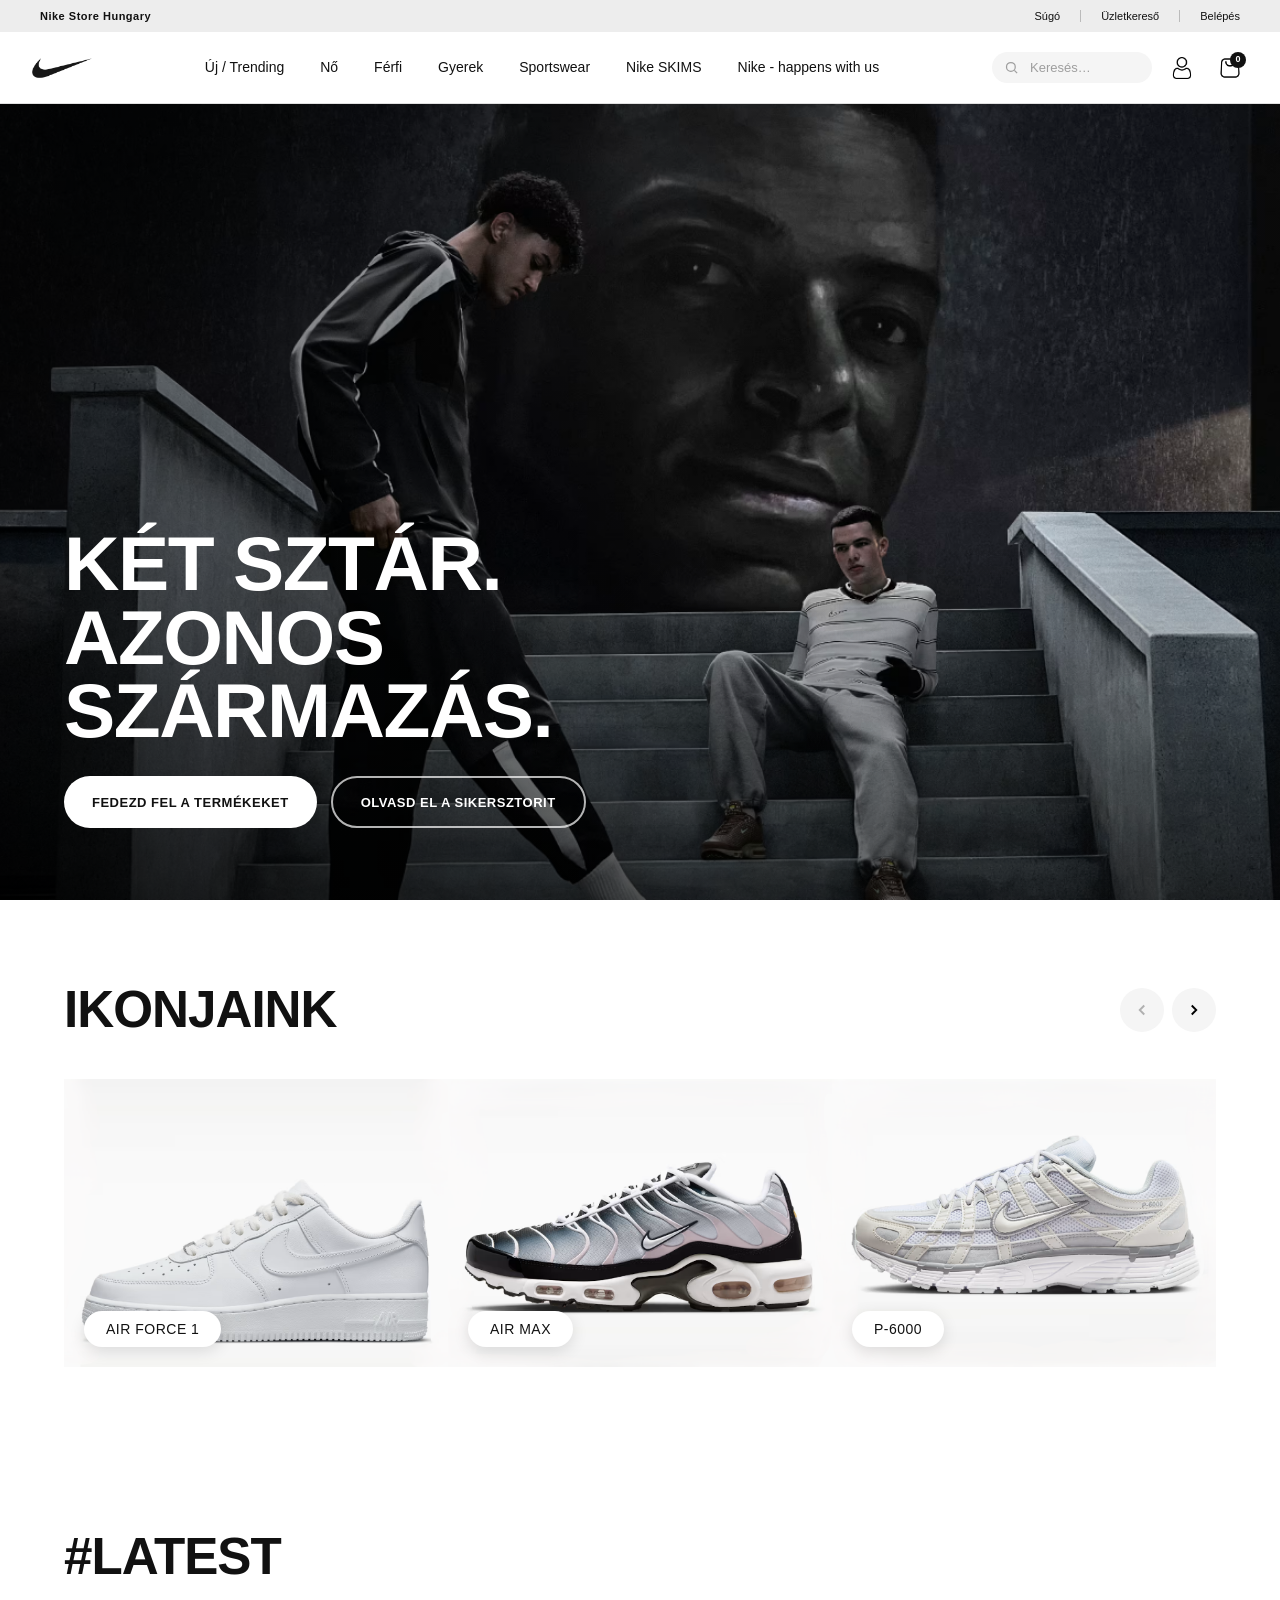
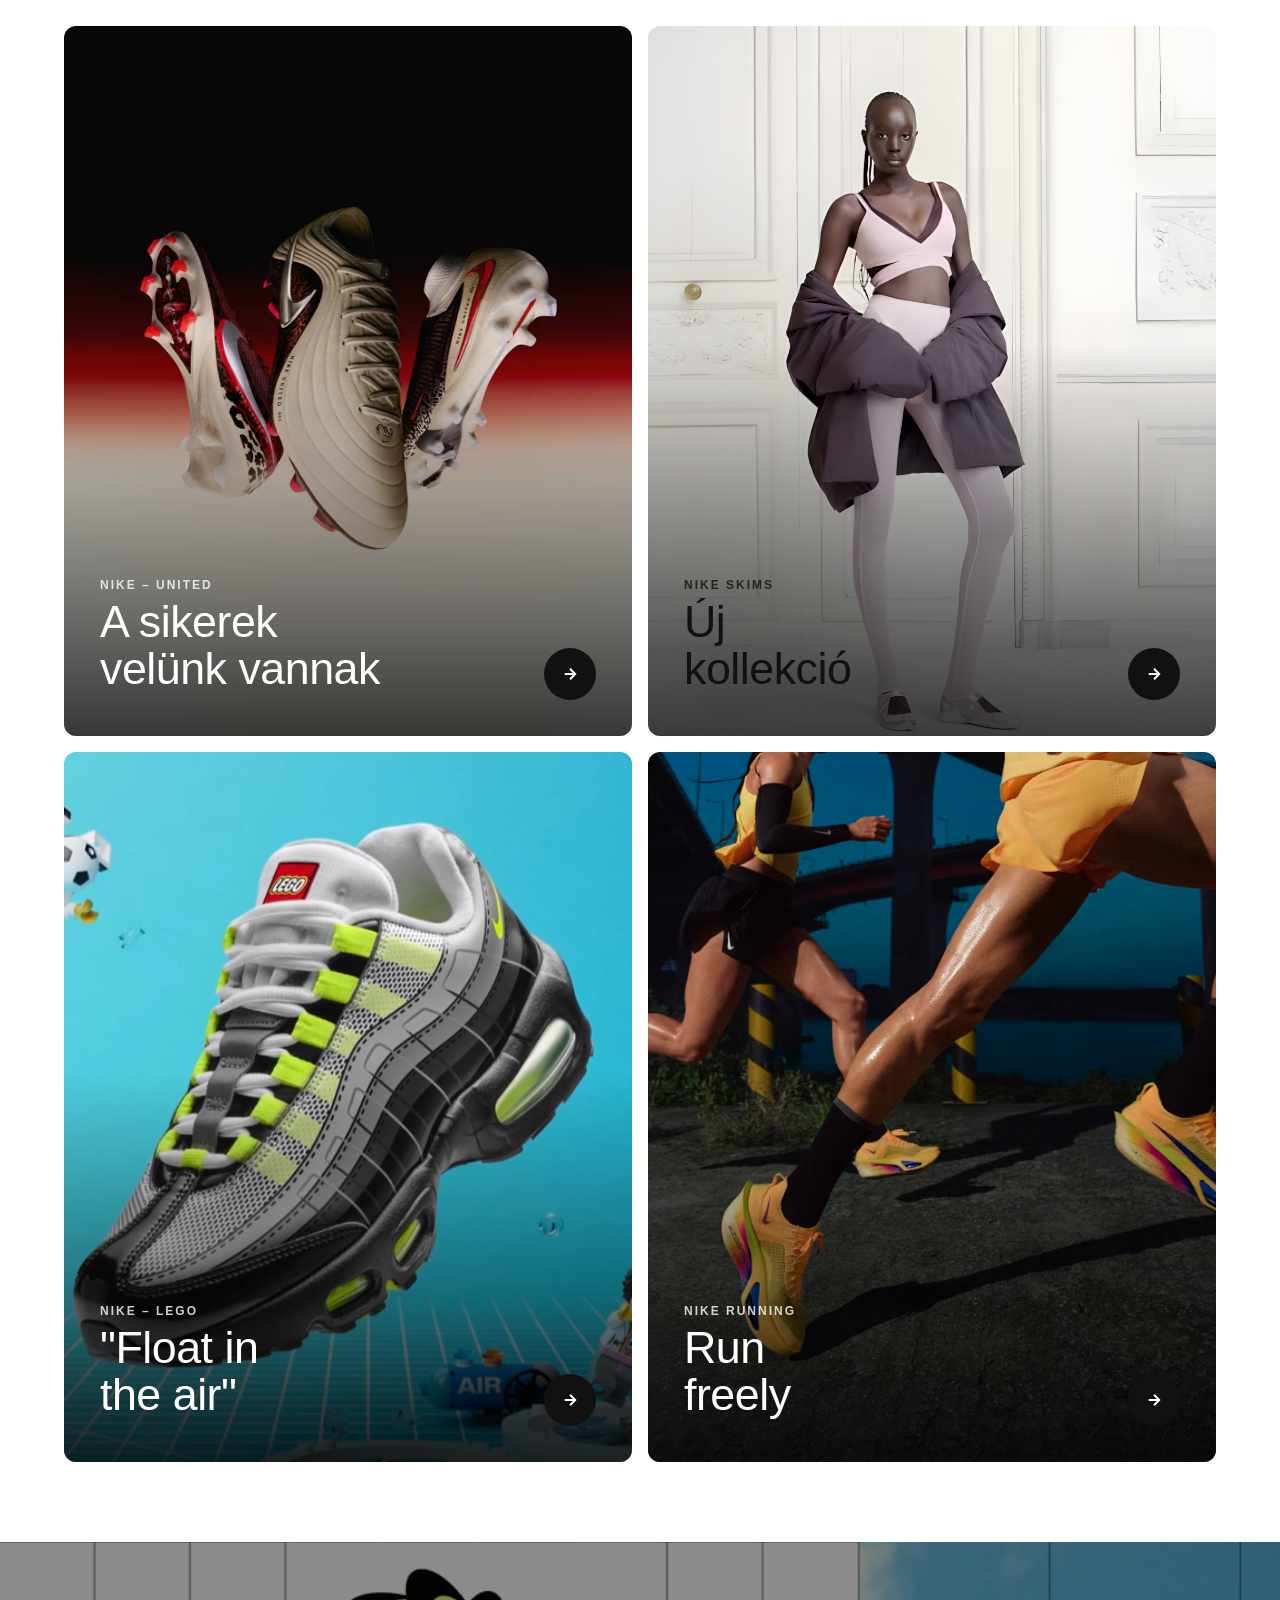
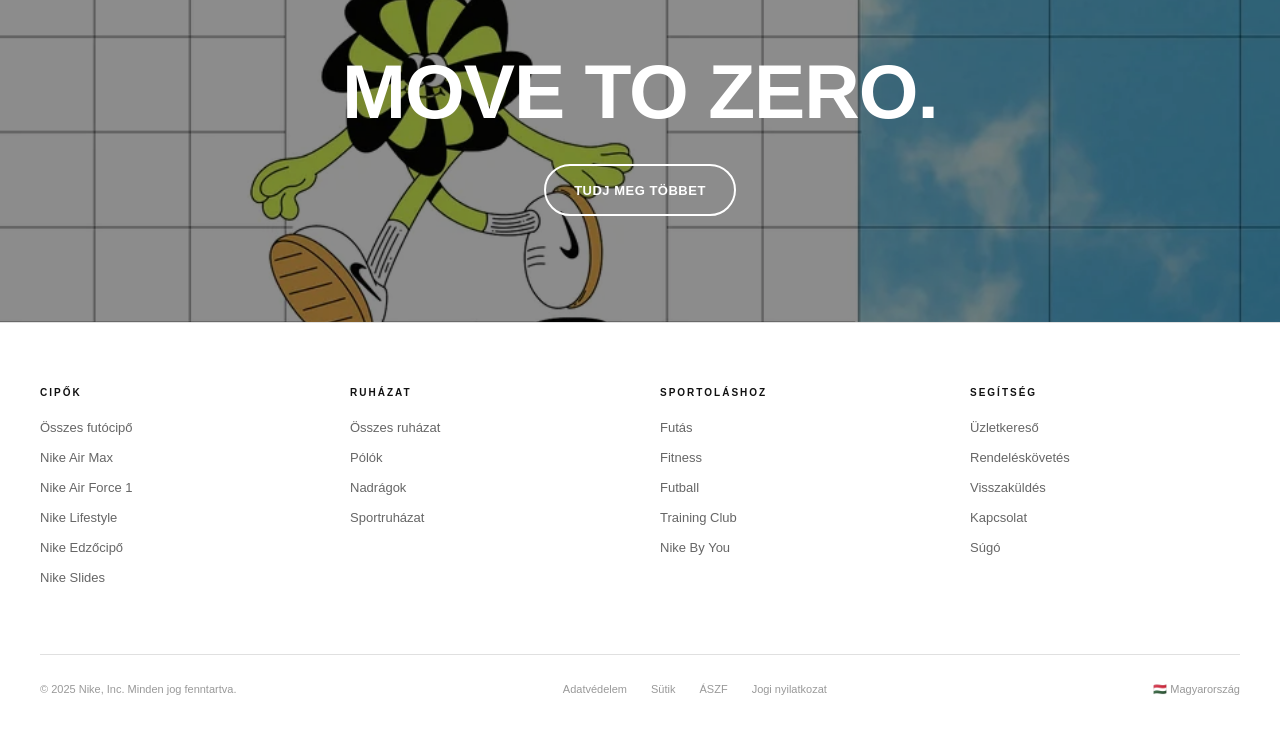
==== store.html @ 568561ba "version alpha v7.02 - allocation fixes" ====
<!DOCTYPE html>
<html lang="hu">
<head>
  <meta charset="UTF-8" />
  <meta name="viewport" content="width=device-width, initial-scale=1.0" />
  <title>Nike Store</title>
  <link rel="stylesheet" href="css/store.css" />
  <link rel="icon" href="resc/logowhite.png">
  <link href="https://unpkg.com/aos@2.3.1/dist/aos.css" rel="stylesheet">
</head>
<body>

  <!-- Felső fejléc -->
  <div class="topbar">
    <span class="topbar__brand">Nike Store Hungary</span>
    <nav class="topbar__links" aria-label="Segítség">
      <a href="/subpages/others/underconstruction.html">Súgó</a>
      <span class="topbar__sep" aria-hidden="true"></span>
      <a href="/subpages/others/underconstruction.html">Üzletkereső</a>
      <span class="topbar__sep" aria-hidden="true"></span>
      <a href="/subpages/others/underconstruction.html">Belépés</a>
    </nav>
  </div>

  <!-- Alsó fejléc -->
  <header class="navbar" id="navbar">
    <a class="navbar__logo" href="index.html" aria-label="Főoldal">
      <img src="resc/logoblack.png" alt="Nike" />
    </a>

    <nav class="navbar__menu" aria-label="Főmenü">
      <a href="/subpages/others/underconstruction.html">Új / Trending</a>
      <a href="/subpages/woman/women.html">Nő</a>
      <a href="/subpages/man/men.html">Férfi</a>
      <a href="/subpages/others/underconstruction.html">Gyerek</a>
      <a href="/subpages/others/underconstruction.html">Sportswear</a>
      <a href="/subpages/others/underconstruction.html">Nike SKIMS</a>
      <a href="/subpages/others/underconstruction.html">Nike - happens with us</a>
      
    </nav>

    <div class="navbar__actions">
      <div class="search-wrap">
        <input class="navbar__search" type="search" placeholder="Keresés…" aria-label="Keresés" />
        <svg class="search-icon" viewBox="0 0 24 24" fill="none" stroke="currentColor" stroke-width="2">
          <circle cx="11" cy="11" r="7"/><path d="m21 21-4.35-4.35"/>
        </svg>
      </div>
      <button class="icon-btn" aria-label="Profil">
        <img src="resc/userblack.png" alt="" aria-hidden="true" />
      </button>
      <button class="icon-btn cart-btn" aria-label="Kosár">
        <img src="resc/bagblack.png" alt="" aria-hidden="true" />
        <span class="cart-count">0</span>
      </button>
      <button class="hamburger" id="hamburger" aria-label="Menü megnyitása" aria-expanded="false">
        <span></span><span></span><span></span>
      </button>
    </div>
  </header>

  <!-- Hambi menü -->
  <div class="mobile-drawer" id="mobileDrawer" aria-hidden="true">
    <button class="drawer-close" id="drawerClose" aria-label="Bezárás">✕</button>
    <nav class="drawer-nav">
      <a href="/subpages/others/underconstruction.html">Új / Trending</a>
      <a href="/subpages/woman/women.html">Nő</a>
      <a href="/subpages/man/men.html">Férfi</a>
      <a href="/subpages/others/underconstruction.html">Gyerek</a>
      <a href="/subpages/others/underconstruction.html">Sportswear</a>
      <a href="/subpages/others/underconstruction.html">Nike SKIMS</a>
      <a href="/subpages/others/underconstruction.html">Nike - happens with us</a>
    </nav>
  </div>
  <div class="drawer-backdrop" id="drawerBackdrop"></div>

  <!-- Főkép és szöveg -->
  <section class="hero" aria-label="Kiemelt ajánlat">
    <div class="hero__bg">
      <img src="resc/mbp.png" alt="" aria-hidden="true" />
    </div>
    <div class="hero__overlay" aria-hidden="true"></div>
    <div class="hero__content">
      <h1 class="hero__title">Két sztár.<br>Azonos<br>Származás.</h1>
      <div class="hero__btns">
        <button class="btn btn--primary">Fedezd fel a termékeket</button>
        <button class="btn btn--outline , open-btn" id="sikersztori">Olvasd el a sikersztorit</button>
      </div>
      <div id="myModal" class="modal-overlay">
  <div class="modal-content">
    <span id="closeModalBtn" class="close-btn">&times;</span>
    
    <div class="modal-header">
      <h3>Nyílt levél Kylian Mbappétől<br></h3>
    </div>
    
    <div class="modal-body">
  <h4 style="text-transform: uppercase; margin-top: 25px;">Milyen érzés volt felnőni?</h4>
  <p class="minip">Bondy-ban felnőni azt jelentette, hogy a futball nem csak egy játék volt, hanem a levegő. A betonpálya nem hazudik: ha elestél, fájt. Ha hibáztál, elment a labda. De ott tanultuk meg a legfontosabbat: a tiszteletet és a kitartást. Ott nem a drága stoplis számított, hanem az, hogy hányszor tudsz felállni, miután a földre kerültél.
  <br>
  Focizni akkoriban azt jelentette, hogy minden egyes rúgással egy kicsit messzebb kerültünk a lakótelep szürkeségétől. A labda volt az útlevelünk egy olyan világba, ahol nem számított, honnan jöttél, csak az, hová tudod passzolni. Azokban a pillanatokban, amikor a betonon cseleztünk, mi voltunk a világ urai.</p>
  <h4 style="text-transform: uppercase; margin-top: 25px;">Az ikon és az ember.</h4>
  <p class="minip">A falon lévő hatalmas portré emlékeztet minket: senki sem születik ikonnak. Mindenki csak egy gyerek, aki leül a lépcsőre pihenni az edzés után. A különbség az, hogy mi történik azután, hogy felállsz arról a lépcsőről.
  <br>
  <p class="minip">Sose felejtsd el: az ikon, akit a falon látsz, ugyanarról a lépcsőről indult, ahol most te ülsz. A kérdés csak az: készen állsz elkezdeni a saját történetedet?</p>
  <div class="signature-container">
    <p class="slogan">JUST DO IT.</p>
    <img src="resc/signature.png" alt="Kylian Mbappé aláírása" class="signature-img">
    <p class="sub-name">Kylian Mbappé</p>
</div>
</div>
  </div>
</div>
      
    </div>
  </section>

  <!-- Ikonok -->
  <section class="section ikonjaink">
    <div class="container">
      <div class="section-header">
        <h2 class="section-title">Ikonjaink</h2>
        <div class="arrow-btns">
          <button class="arrow-btn" id="prevBtn" aria-label="Előző cipő">
            <svg viewBox="0 0 24 24" fill="none" stroke="currentColor" stroke-width="2.5">
              <path d="M15 18l-6-6 6-6"/>
            </svg>
          </button>
          <button class="arrow-btn" id="nextBtn" aria-label="Következő cipő">
            <svg viewBox="0 0 24 24" fill="none" stroke="currentColor" stroke-width="2.5">
              <path d="M9 18l6-6-6-6"/>
            </svg>
          </button>
        </div>
      </div>

      <div class="slider-wrap">
        <div class="slider-track" id="sliderTrack">
          <div class="shoe-card">
            <div class="shoe-card__img">
              <img src="resc/af1.png" alt="Air Force 1" loading="lazy" />
            </div>
            <span class="shoe-label">Air Force 1</span>
          </div>
          <div class="shoe-card">
            <div class="shoe-card__img">
              <img src="resc/am.png" alt="Air Max" loading="lazy" />
            </div>
            <span class="shoe-label">Air Max</span>
          </div>
          <div class="shoe-card">
            <div class="shoe-card__img">
              <img src="resc/p6000.png" alt="P-6000" loading="lazy" />
            </div>
            <span class="shoe-label">P-6000</span>
          </div>
          <div class="shoe-card">
            <div class="shoe-card__img">
              <img src="resc/am.png" alt="Air Max" loading="lazy" />
            </div>
            <span class="shoe-label">TESZT</span>
          </div>
          <div class="shoe-card">
            <div class="shoe-card__img">
              <img src="resc/am.png" alt="Air Max" loading="lazy" />
            </div>
            <span class="shoe-label">TESZT</span>
          </div>
          <div class="shoe-card">
            <div class="shoe-card__img">
              <img src="resc/am.png" alt="Air Max" loading="lazy" />
            </div>
            <span class="shoe-label">TESZT</span>
          </div>
        </div>
      </div>
    </div>
  </section>

  <!-- #LATEST -->
  <section class="section latest">
    <div class="container">
      <div class="section-header">
        <h2 class="section-title">#Latest</h2>
      </div>

      <div class="promo-grid">

        <article class="promo-card">
          <div class="promo-card__media">
            <img src="resc/united.png" alt="Nike – United" loading="lazy" />
          </div>
          <div class="promo-card__info">
            <span class="promo-card__sub">Nike – United</span>
            <p class="promo-card__title">A sikerek<br>velünk vannak</p>
          </div>
          <button class="promo-card__btn" aria-label="Nike United megtekintése">
            <svg viewBox="0 0 24 24" fill="none" stroke="currentColor" stroke-width="2.5">
              <path d="M5 12h14M12 5l7 7-7 7"/>
            </svg>
          </button>
        </article>

        <article class="promo-card">
          <div class="promo-card__media">
            <img src="resc/cover4.png" alt="Nike Skims" loading="lazy" />
          </div>
          <div class="promo-card__info promo-card__info--dark">
            <span class="promo-card__sub">Nike Skims</span>
            <p class="promo-card__title">Új<br>kollekció</p>
          </div>
          <button class="promo-card__btn promo-card__btn--dark" aria-label="Nike Skims megtekintése">
            <svg viewBox="0 0 24 24" fill="none" stroke="currentColor" stroke-width="2.5">
              <path d="M5 12h14M12 5l7 7-7 7"/>
            </svg>
          </button>
        </article>

        <article class="promo-card">
          <div class="promo-card__media">
            <img src="resc/cover3.png" alt="Nike – Lego" loading="lazy" />
          </div>
          <div class="promo-card__info">
            <span class="promo-card__sub">Nike – Lego</span>
            <p class="promo-card__title">"Float in<br>the air"</p>
          </div>
          <button class="promo-card__btn" aria-label="Nike Lego megtekintése">
            <svg viewBox="0 0 24 24" fill="none" stroke="currentColor" stroke-width="2.5">
              <path d="M5 12h14M12 5l7 7-7 7"/>
            </svg>
          </button>
        </article>

        <article class="promo-card">
          <div class="promo-card__media">
            <img src="resc/cover2.png" alt="Nike Running" loading="lazy" />
          </div>
          <div class="promo-card__info">
            <span class="promo-card__sub">Nike Running</span>
            <p class="promo-card__title">Run<br>freely</p>
          </div>
          <button class="promo-card__btn" aria-label="Nike Running megtekintése">
            <svg viewBox="0 0 24 24" fill="none" stroke="currentColor" stroke-width="2.5">
              <path d="M5 12h14M12 5l7 7-7 7"/>
            </svg>
          </button>
        </article>

      </div>
    </div>
  </section>

  <!-- Alsóléc, nike green -->
  <div class="banner">
    <img src="resc/banner.png" alt="Nike banner" loading="lazy" />
    <div class="banner__overlay">
      <p class="banner__text">Move to Zero.</p>
      <button class="btn btn--outline-dark">Tudj meg többet</button>
    </div>
  </div>

  <!-- Lábléc -->
  <footer class="footer">
    <div class="footer-grid">
      <div class="footer-col">
        <h4>Cipők</h4>
        <ul>
          <li><a href="/subpages/others/underconstruction.html">Összes futócipő</a></li>
          <li><a href="/subpages/others/underconstruction.html">Nike Air Max</a></li>
          <li><a href="/subpages/others/underconstruction.html">Nike Air Force 1</a></li>
          <li><a href="/subpages/others/underconstruction.html">Nike Lifestyle</a></li>
          <li><a href="/subpages/others/underconstruction.html">Nike Edzőcipő</a></li>
          <li><a href="/subpages/others/underconstruction.html">Nike Slides</a></li>
        </ul>
      </div>
      <div class="footer-col">
        <h4>Ruházat</h4>
        <ul>
          <li><a href="/subpages/others/underconstruction.html">Összes ruházat</a></li>
          <li><a href="/subpages/others/underconstruction.html">Pólók</a></li>
          <li><a href="/subpages/others/underconstruction.html">Nadrágok</a></li>
          <li><a href="/subpages/others/underconstruction.html">Sportruházat</a></li>
        </ul>
      </div>
      <div class="footer-col">
        <h4>Sportoláshoz</h4>
        <ul>
          <li><a href="/subpages/others/underconstruction.html">Futás</a></li>
          <li><a href="/subpages/others/underconstruction.html">Fitness</a></li>
          <li><a href="/subpages/others/underconstruction.html">Futball</a></li>
          <li><a href="/subpages/others/underconstruction.html">Training Club</a></li>
          <li><a href="/subpages/others/underconstruction.html">Nike By You</a></li>
        </ul>
      </div>
      <div class="footer-col">
        <h4>Segítség</h4>
        <ul>
          <li><a href="/subpages/others/underconstruction.html">Üzletkereső</a></li>
          <li><a href="/subpages/others/underconstruction.html">Rendeléskövetés</a></li>
          <li><a href="/subpages/others/underconstruction.html">Visszaküldés</a></li>
          <li><a href="/subpages/others/underconstruction.html">Kapcsolat</a></li>
          <li><a href="/subpages/others/underconstruction.html">Súgó</a></li>
        </ul>
      </div>
    </div>

    <div class="footer-bottom">
      <span>© 2025 Nike, Inc. Minden jog fenntartva.</span>
      <div class="footer-legal">
        <a href="/subpages/others/underconstruction.html">Adatvédelem</a>
        <a href="/subpages/others/underconstruction.html">Sütik</a>
        <a href="/subpages/others/underconstruction.html">ÁSZF</a>
        <a href="/subpages/others/underconstruction.html">Jogi nyilatkozat</a>
      </div>
      <span class="footer-region">🇭🇺 Magyarország</span>
    </div>
  </footer>

  <script src="js/store.js"></script>
  <script src="https://unpkg.com/aos@2.3.1/dist/aos.js"></script>
</body>
</html>
---- css/store.css ----
*, *::before, *::after { box-sizing: border-box; margin: 0; padding: 0; }

:root {
  --black:       #111111;
  --white:       #ffffff;
  --grey-bg:     #f5f5f5;
  --grey-mid:    #ededed;
  --grey-text:   #9e9e9e;
  --grey-border: #e0e0e0;
  --font:        'Helvetica Neue', Helvetica, sans-serif;
  --topbar-h:    32px;
  --nav-h:       72px;
}

@font-face {
  font-family: 'Helvetica Neue';
  src: url('fonts/HelveticaNeueLight.otf') format('opentype');
  font-weight: 300;
}
@font-face {
  font-family: 'Helvetica Neue';
  src: url('fonts/HelveticaNeueBlack.otf') format('opentype');
  font-weight: 700;
}

html { scroll-behavior: smooth; }

body {
  font-family: var(--font);
  color: var(--black);
  background: var(--white);
  overflow-x: hidden;
}

img { display: block; max-width: 100%; }
a   { text-decoration: none; color: inherit; }
ul  { list-style: none; }
button { font-family: var(--font); cursor: pointer; border: none; background: none; }

.container {
  max-width: 1600px;
  margin: 0 auto;
  padding: 0 64px;
}
@media (max-width: 1100px) { .container { padding: 0 32px; } }
@media (max-width: 600px)  { .container { padding: 0 20px; } }

.topbar {
  height: var(--topbar-h);
  background: var(--grey-mid);
  display: flex;
  align-items: center;
  justify-content: space-between;
  padding: 0 40px;
  font-size: 11px;
}

.topbar__brand { font-weight: 700; letter-spacing: .5px; }

.topbar__links {
  display: flex;
  align-items: center;
  gap: 20px;
}
.topbar__links a { font-weight: 300; transition: opacity .2s; }
.topbar__links a:hover { opacity: .6; }
.topbar__sep { width: 1px; height: 12px; background: #bbb; }

.navbar {
  height: var(--nav-h);
  background: var(--white);
  display: flex;
  align-items: center;
  justify-content: space-between;
  padding: 0 32px;
  position: sticky;
  top: 0;
  z-index: 100;
  border-bottom: 1px solid var(--grey-border);
  transition: box-shadow .3s;
}

.navbar.scrolled {
  box-shadow: 0 2px 20px rgba(0,0,0,.08);
}

.navbar__logo img {
  width: 60px; height: 60px;
  object-fit: contain;
}

.navbar__menu {
  display: flex;
  gap: 36px;
  font-size: 14px;
  font-weight: 500;
}

.navbar__menu a {
  position: relative;
  padding-bottom: 2px;
}
.navbar__menu a::after {
  content: '';
  position: absolute;
  bottom: -2px; left: 0;
  width: 0; height: 2px;
  background: var(--black);
  transition: width .25s;
}
.navbar__menu a:hover::after { width: 100%; }

.navbar__actions {
  display: flex;
  align-items: center;
  gap: 12px;
}

.search-wrap {
  position: relative;
  display: flex;
  align-items: center;
}

.navbar__search {
  appearance: none;
  background: var(--grey-bg);
  border: none;
  border-radius: 100px;
  padding: 8px 16px 8px 38px;
  font-family: var(--font);
  font-size: 13px;
  color: var(--grey-text);
  width: 160px;
  transition: width .35s, background .2s, color .2s;
}
.navbar__search:focus {
  outline: none;
  width: 220px;
  color: var(--black);
  background: #ececec;
}
.navbar__search::placeholder { color: var(--grey-text); }

.search-icon {
  position: absolute;
  left: 12px;
  width: 15px; height: 15px;
  color: var(--grey-text);
  pointer-events: none;
}

.icon-btn {
  width: 36px; height: 36px;
  display: flex; align-items: center; justify-content: center;
  border-radius: 50%;
  transition: background .2s;
  position: relative;
}
.icon-btn:hover { background: var(--grey-bg); }
.icon-btn img { width: 22px; height: 22px; object-fit: contain; }

.cart-count {
  position: absolute;
  top: 2px; right: 2px;
  width: 16px; height: 16px;
  background: var(--black);
  color: var(--white);
  font-size: 9px;
  font-weight: 700;
  border-radius: 50%;
  display: flex; align-items: center; justify-content: center;
  line-height: 1;
}

.hamburger {
  display: none;
  flex-direction: column;
  gap: 5px;
  padding: 4px;
  background: none;
  border: none;
}
.hamburger span {
  display: block;
  width: 22px; height: 2px;
  background: var(--black);
  border-radius: 2px;
  transition: .3s;
}
.hamburger[aria-expanded="true"] span:nth-child(1) { transform: rotate(45deg) translate(5px, 5px); }
.hamburger[aria-expanded="true"] span:nth-child(2) { opacity: 0; }
.hamburger[aria-expanded="true"] span:nth-child(3) { transform: rotate(-45deg) translate(5px, -5px); }

@media (max-width: 960px) {
  .navbar__menu, .search-wrap { display: none; }
  .hamburger { display: flex; }
}

.mobile-drawer {
  position: fixed;
  top: 0; left: 0;
  width: 80vw; max-width: 320px;
  height: 100%;
  background: var(--white);
  z-index: 300;
  padding: 80px 32px 40px;
  transform: translateX(-100%);
  transition: transform .4s cubic-bezier(.4,0,.2,1);
}
.mobile-drawer.open { transform: translateX(0); }

.drawer-close {
  position: absolute;
  top: 24px; right: 24px;
  font-size: 20px;
  color: var(--black);
}

.drawer-nav {
  display: flex;
  flex-direction: column;
  gap: 28px;
}
.drawer-nav a {
  font-size: 22px;
  font-weight: 700;
  text-transform: uppercase;
  letter-spacing: -.5px;
  transition: opacity .2s;
}
.drawer-nav a:hover { opacity: .5; }

.drawer-backdrop {
  position: fixed;
  inset: 0;
  background: rgba(0,0,0,.5);
  z-index: 200;
  opacity: 0;
  pointer-events: none;
  transition: opacity .4s;
}
.drawer-backdrop.visible { opacity: 1; pointer-events: all; }

.btn {
  display: inline-flex;
  align-items: center;
  justify-content: center;
  padding: 0 28px;
  height: 52px;
  border-radius: 100px;
  font-family: var(--font);
  font-size: 13px;
  font-weight: 700;
  letter-spacing: .5px;
  text-transform: uppercase;
  cursor: pointer;
  border: none;
  transition: transform .15s, opacity .15s;
  white-space: nowrap;
}
.btn:hover { transform: scale(1.02); opacity: .9; }

.btn--primary { background: var(--white); color: var(--black); }
.btn--outline  {
  background: transparent;
  color: var(--white);
  border: 2px solid rgba(255,255,255,.7);
}
.btn--outline:hover { border-color: var(--white); }

.btn--outline-dark {
  background: transparent;
  color: var(--white);
  border: 2px solid var(--white);
}

.hero {
  position: relative;
  height: calc(100vh - var(--nav-h) - var(--topbar-h));
  min-height: 520px;
  overflow: hidden;
}

.hero__bg {
  position: absolute; inset: 0;
}
.hero__bg img {
  width: 100%; height: 100%;
  object-fit: cover;
}

.hero__overlay {
  position: absolute; inset: 0;
  background:
    linear-gradient(to right, rgba(0,0,0,.65) 0%, rgba(0,0,0,.05) 70%),
    linear-gradient(to top,   rgba(0,0,0,.6)  0%, rgba(0,0,0,.0)  45%);
}

.hero__content {
  position: relative;
  z-index: 2;
  height: 100%;
  display: flex;
  flex-direction: column;
  justify-content: flex-end;
  padding: 72px 64px;
  gap: 28px;
}

.hero__kicker {
  font-size: 11px;
  font-weight: 600;
  letter-spacing: 3px;
  text-transform: uppercase;
  color: rgba(255,255,255,.65);
  padding-left: 14px;
  border-left: 2px solid rgba(255,255,255,.4);
}

.hero__title {
  font-size: clamp(3rem, 6vw, 5.5rem);
  font-weight: 900;
  color: var(--white);
  line-height: .96;
  text-transform: uppercase;
  letter-spacing: -1.5px;
  max-width: 700px;
}

.hero__btns { display: flex; gap: 14px; flex-wrap: wrap; }

.hero__scroll {
  position: absolute;
  bottom: 32px; left: 50%;
  transform: translateX(-50%);
  z-index: 3;
}
.hero__scroll-line {
  width: 1px; height: 50px;
  background: rgba(255,255,255,.25);
  position: relative; overflow: hidden;
  margin: 0 auto;
}
.hero__scroll-line::after {
  content: '';
  position: absolute;
  top: -100%; left: 0;
  width: 100%; height: 100%;
  background: var(--white);
  animation: dropLine 1.6s ease-in-out infinite;
}
@keyframes dropLine {
  0%   { top: -100%; }
  60%  { top: 100%; }
  100% { top: 100%; }
}

@media (max-width: 600px) {
  .hero__content { padding: 48px 24px; }
  .hero__btns    { flex-direction: column; }
  .btn           { width: 100%; justify-content: center; }
}

.section { padding: 80px 0; }

.section-header {
  display: flex;
  align-items: center;
  justify-content: space-between;
  margin-bottom: 40px;
}

.section-title {
  font-size: clamp(2rem, 4vw, 3.5rem);
  font-weight: 900;
  text-transform: uppercase;
  letter-spacing: -1px;
}

.arrow-btns { display: flex; gap: 8px; }

.arrow-btn {
  width: 44px; height: 44px;
  border-radius: 50%;
  background: var(--grey-bg);
  display: flex; align-items: center; justify-content: center;
  transition: background .2s, transform .15s;
}
.arrow-btn:hover { background: var(--grey-border); transform: scale(1.05); }
.arrow-btn svg { width: 18px; height: 18px; }

.slider-wrap { overflow: hidden; }

.slider-track {
  display: flex;
  transition: transform .5s cubic-bezier(.4,0,.2,1);
}

.shoe-card {
  flex: 0 0 33.333%;
  position: relative;
  overflow: hidden;
  background: var(--grey-bg);
}

.shoe-card__img {
  aspect-ratio: 4/3;
  overflow: hidden;
}
.shoe-card__img img {
  width: 100%; height: 100%;
  object-fit: cover;
  transition: transform .5s cubic-bezier(.4,0,.2,1);
}
.shoe-card:hover .shoe-card__img img { transform: scale(1.05); }

.shoe-label {
  position: absolute;
  bottom: 20px; left: 20px;
  background: var(--white);
  border-radius: 100px;
  padding: 10px 22px;
  font-size: 14px;
  font-weight: 500;
  text-transform: uppercase;
  letter-spacing: .5px;
  box-shadow: 0 4px 16px rgba(0,0,0,.12);
}

@media (max-width: 900px) { .shoe-card { flex: 0 0 80%; } }
@media (max-width: 600px) { .shoe-card { flex: 0 0 100%; } }

.promo-grid {
  display: grid;
  grid-template-columns: 1fr 1fr;
  gap: 16px;
}
@media (max-width: 768px) { .promo-grid { grid-template-columns: 1fr; } }

.promo-card {
  position: relative;
  aspect-ratio: 4/5;
  border-radius: 12px;
  overflow: hidden;
  cursor: pointer;
}

.promo-card__media {
  position: absolute; inset: 0;
}
.promo-card__media img {
  width: 100%; height: 100%;
  object-fit: cover;
  transition: transform .6s cubic-bezier(.4,0,.2,1);
}
.promo-card:hover .promo-card__media img { transform: scale(1.05); }

.promo-card::before {
  content: '';
  position: absolute;
  bottom: 0; left: 0; right: 0;
  height: 55%;
  background: linear-gradient(to top, rgba(0,0,0,.75), transparent);
  z-index: 1;
}

.promo-card__info {
  position: absolute;
  bottom: 44px; left: 36px;
  z-index: 2;
  color: var(--white);
}
.promo-card__info--dark { color: var(--black); }

.promo-card__sub {
  display: block;
  font-size: 12px;
  font-weight: 700;
  text-transform: uppercase;
  letter-spacing: 2px;
  margin-bottom: 6px;
  opacity: .8;
}

.promo-card__title {
  font-size: clamp(1.8rem, 3.5vw, 2.8rem);
  font-weight: 300;
  line-height: 1.05;
  letter-spacing: -.5px;
}

.promo-card__btn {
  position: absolute;
  bottom: 36px; right: 36px;
  z-index: 2;
  width: 52px; height: 52px;
  border-radius: 50%;
  background: var(--black);
  color: var(--white);
  display: flex; align-items: center; justify-content: center;
  transition: transform .25s, background .2s;
}
.promo-card__btn--dark { background: var(--black); color: var(--white); }
.promo-card:hover .promo-card__btn { transform: scale(1.1) translateX(-2px) translateY(-2px); }

.promo-card__btn svg { width: 18px; height: 18px; }

.banner {
  position: relative;
  height: 380px;
  overflow: hidden;
}

.banner img {
  width: 100%; height: 100%;
  object-fit: cover;
}

.banner__overlay {
  position: absolute; inset: 0;
  background: rgba(0,0,0,.45);
  display: flex;
  flex-direction: column;
  align-items: center;
  justify-content: center;
  gap: 28px;
}

.banner__text {
  font-size: clamp(2.5rem, 6vw, 5rem);
  font-weight: 900;
  color: var(--white);
  text-transform: uppercase;
  letter-spacing: -1px;
}

.footer {
  background: var(--white);
  padding: 64px 40px 40px;
  border-top: 1px solid var(--grey-border);
}

.footer-grid {
  display: grid;
  grid-template-columns: repeat(4, 1fr);
  gap: 40px;
  margin-bottom: 56px;
}
@media (max-width: 900px)  { .footer-grid { grid-template-columns: repeat(2,1fr); } }
@media (max-width: 480px)  { .footer-grid { grid-template-columns: 1fr; } }

.footer-col h4 {
  font-size: 10px;
  font-weight: 700;
  letter-spacing: 2px;
  text-transform: uppercase;
  margin-bottom: 20px;
  color: var(--black);
}

.footer-col li { margin-bottom: 12px; }

.footer-col a {
  font-size: 13px;
  font-weight: 300;
  color: #666;
  transition: color .2s;
}
.footer-col a:hover { color: var(--black); }

.footer-bottom {
  border-top: 1px solid var(--grey-border);
  padding-top: 28px;
  display: flex;
  align-items: center;
  justify-content: space-between;
  flex-wrap: wrap;
  gap: 16px;
  font-size: 11px;
  color: #999;
}

.footer-legal {
  display: flex;
  gap: 24px;
  flex-wrap: wrap;
}
.footer-legal a { color: #999; transition: color .2s; }
.footer-legal a:hover { color: var(--black); }

.reveal {
  opacity: 0;
  transform: translateY(32px);
  transition: opacity .7s ease, transform .7s ease;
}
.reveal.visible {
  opacity: 1;
  transform: translateY(0);
}

@media (max-width: 600px) {
  .topbar__links { display: none; }
  .footer { padding: 48px 20px 32px; }
}

.modal-overlay {
    display: none;
    position: fixed;
    z-index: 999999;
    left: 0;
    top: 0;
    width: 100%;
    height: 100%;
    background-color: rgba(0, 0, 0, 0.85);
}

.modal-content {
    background-color: #fff;
    margin: 12vh auto; 
    padding: 50px;
    width: 90%;
    max-width: 800px;
    max-height: 87vh;
    overflow-y: auto; 
    position: relative;
    border: 1px solid #eee;
    border-radius: 6px; 
    box-shadow: 0 20px 40px rgba(0,0,0,0.4);
    -ms-overflow-style: none;  
    scrollbar-width: none;  
    font-family: 'Helvetica Neue', sans-serif;
}

.modal-content::-webkit-scrollbar {
    display: none;
}

.close-btn {
    position: absolute;
    top: 20px;
    right: 25px;
    font-size: 35px;
    font-weight: 300; 
    cursor: pointer;
    color: #000;
    line-height: 1;
    transition: transform 0.2s ease;
}

.close-btn:hover {
    transform: scale(1.1);
}

.modal-header h2 {
    font-size: 13px;
    text-transform: uppercase;
    color: #8d8d8d;
    margin-bottom: 8px;
    letter-spacing: 2px;
}

.modal-header h3 {
    font-size: 32px;
    font-weight: 900;
    text-transform: uppercase;
    font-style: normal;
    margin-top: 0;
    border-left: 8px solid #000;
    padding-left: 20px;
    letter-spacing: 0px;
    line-height: 1.1;
}

.modal-body p {
    margin-bottom: 22px;
    text-align: justify;
    font-size: 16px;
    line-height: 1.8;
    color: #111;
}

.signature-container {
    margin-top: 10px;
    padding-top: 30px;
    border-top: 1px solid #f1f1f1;
}

.slogan {
    font-family: 'Helvetica Neue', Arial, sans-serif;
    font-weight: 900;
    font-style:normal ;
    font-size: 24px;
    margin-bottom: 10px;
    color: #000;
    letter-spacing: 1px;
}

.signature-img {
    display: block;
    max-width: 180px;
    height: auto;
    filter: grayscale(100%) contrast(1.2);
    margin: 10px 0;
}

.sub-name {
    font-size: 13px;
    color: #8d8d8d;
    text-transform: uppercase;
    letter-spacing: 2px;
    font-weight: bold;
}

.minip {
    font-size: 24px;
    font-style: normal;
    margin-top: 0;
    padding-left: 15px;
    padding-top: 5px;
    letter-spacing: 0px;
    line-height: 1.1;
}
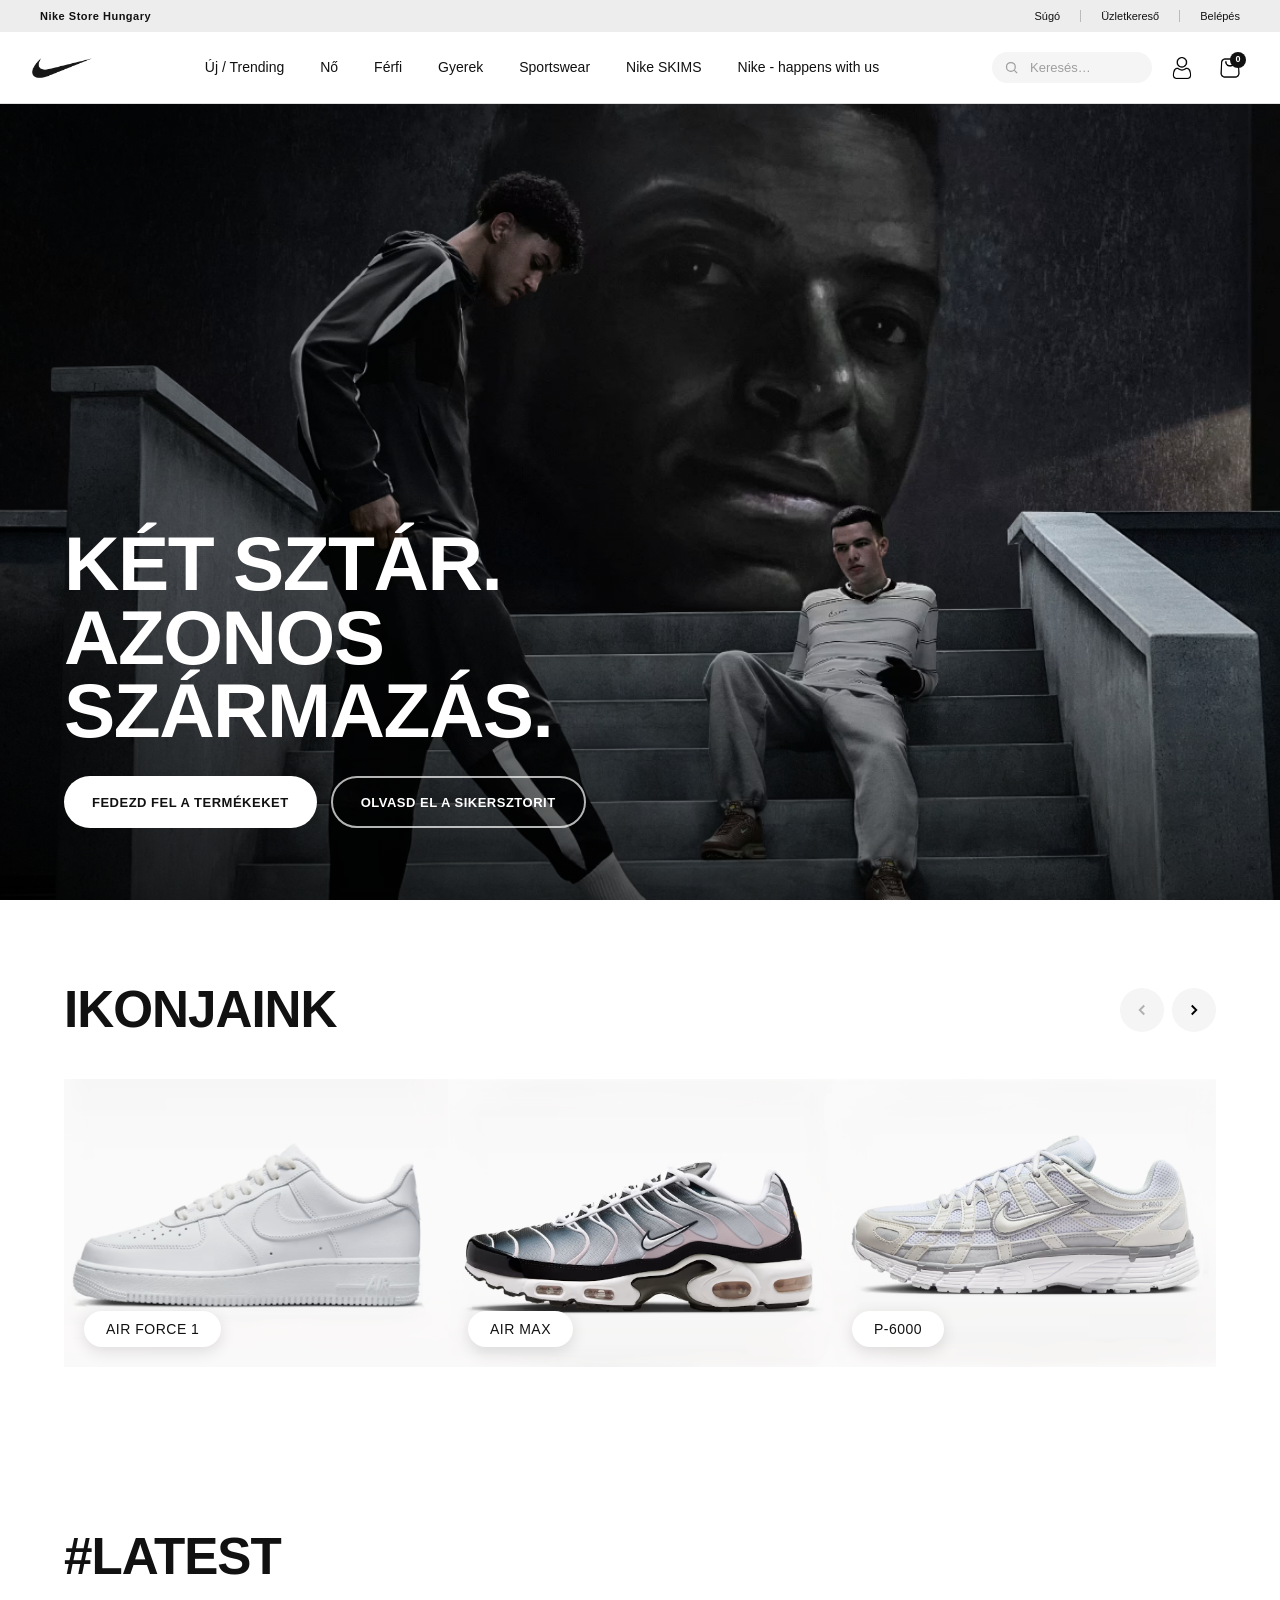
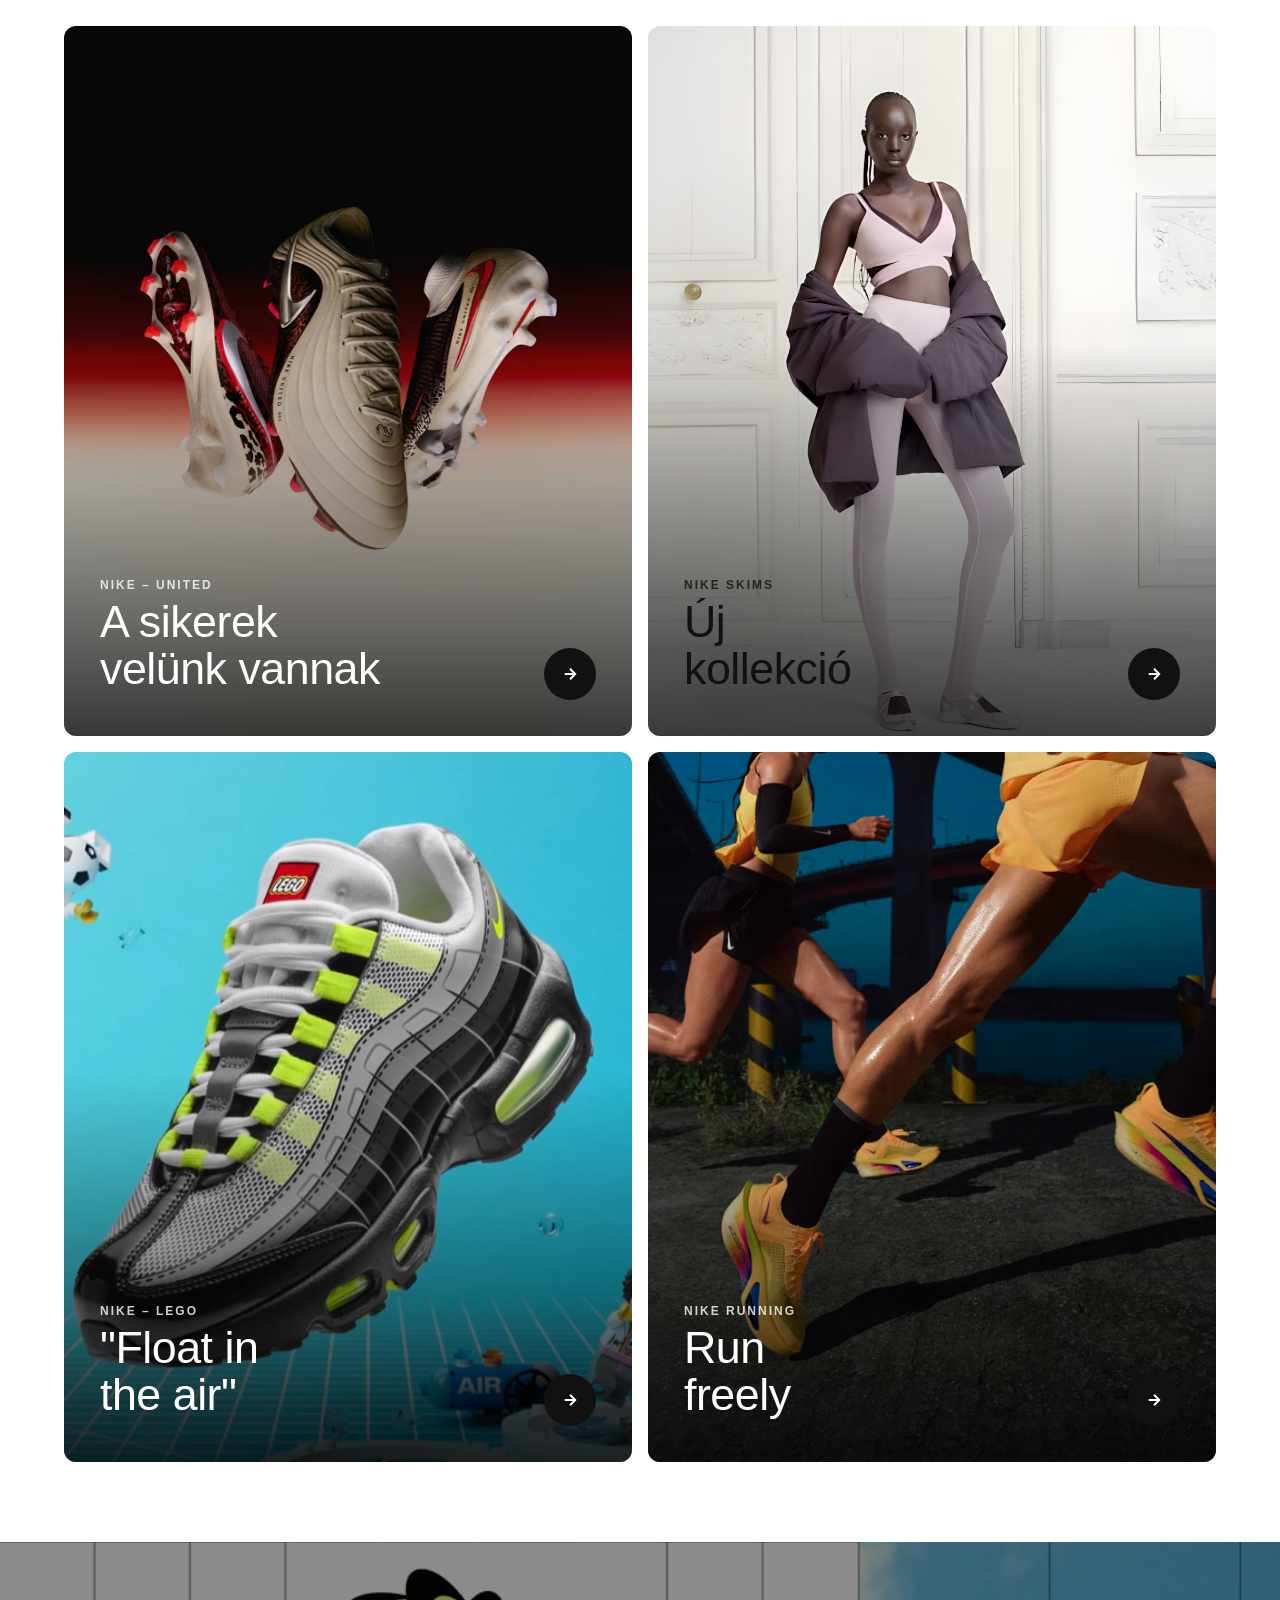
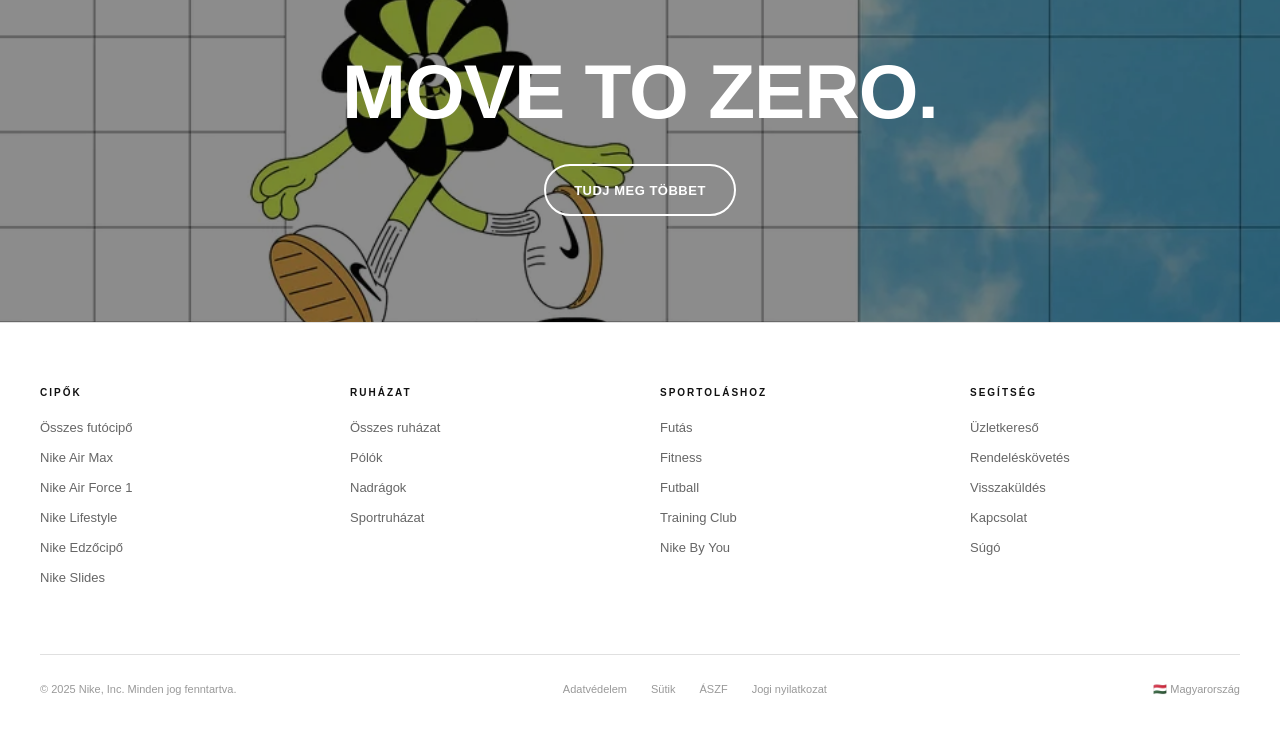
==== commit 835a80ef: "version alpha v7.03 imagery release New photos ion main page (3 new shoes)" ====
--- a/store.html
+++ b/store.html
@@ -156,21 +156,21 @@
           </div>
           <div class="shoe-card">
             <div class="shoe-card__img">
-              <img src="resc/am.png" alt="Air Max" loading="lazy" />
-            </div>
-            <span class="shoe-label">TESZT</span>
-          </div>
-          <div class="shoe-card">
-            <div class="shoe-card__img">
-              <img src="resc/am.png" alt="Air Max" loading="lazy" />
-            </div>
-            <span class="shoe-label">TESZT</span>
-          </div>
-          <div class="shoe-card">
-            <div class="shoe-card__img">
-              <img src="resc/am.png" alt="Air Max" loading="lazy" />
-            </div>
-            <span class="shoe-label">TESZT</span>
+              <img src="resc/shox.png" alt="Air Max" loading="lazy" />
+            </div>
+            <span class="shoe-label">Shox</span>
+          </div>
+          <div class="shoe-card">
+            <div class="shoe-card__img">
+              <img src="resc/airj.png" alt="Air Max" loading="lazy" />
+            </div>
+            <span class="shoe-label">Air Jordan</span>
+          </div>
+          <div class="shoe-card">
+            <div class="shoe-card__img">
+              <img src="resc/jordanluka77.png" alt="Air Max" loading="lazy" />
+            </div>
+            <span class="shoe-label">Jordan Luka 77</span>
           </div>
         </div>
       </div>
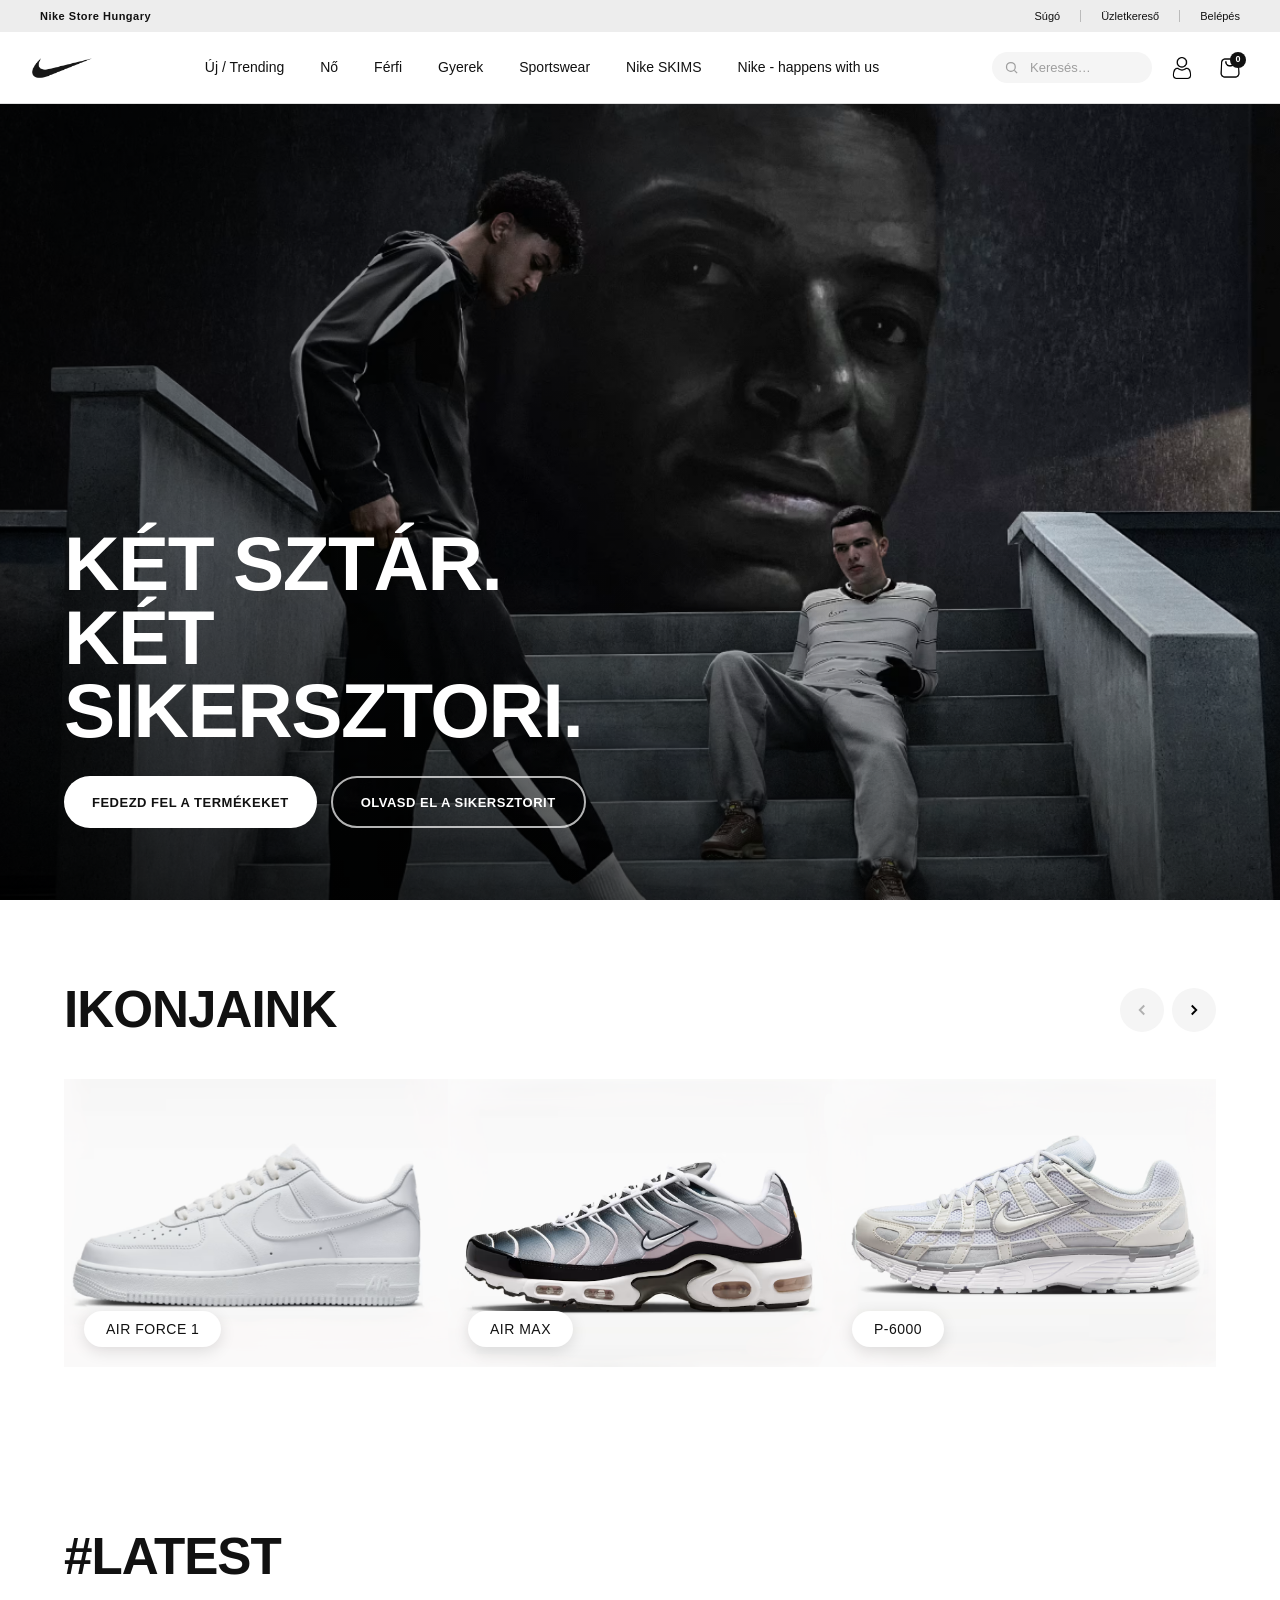
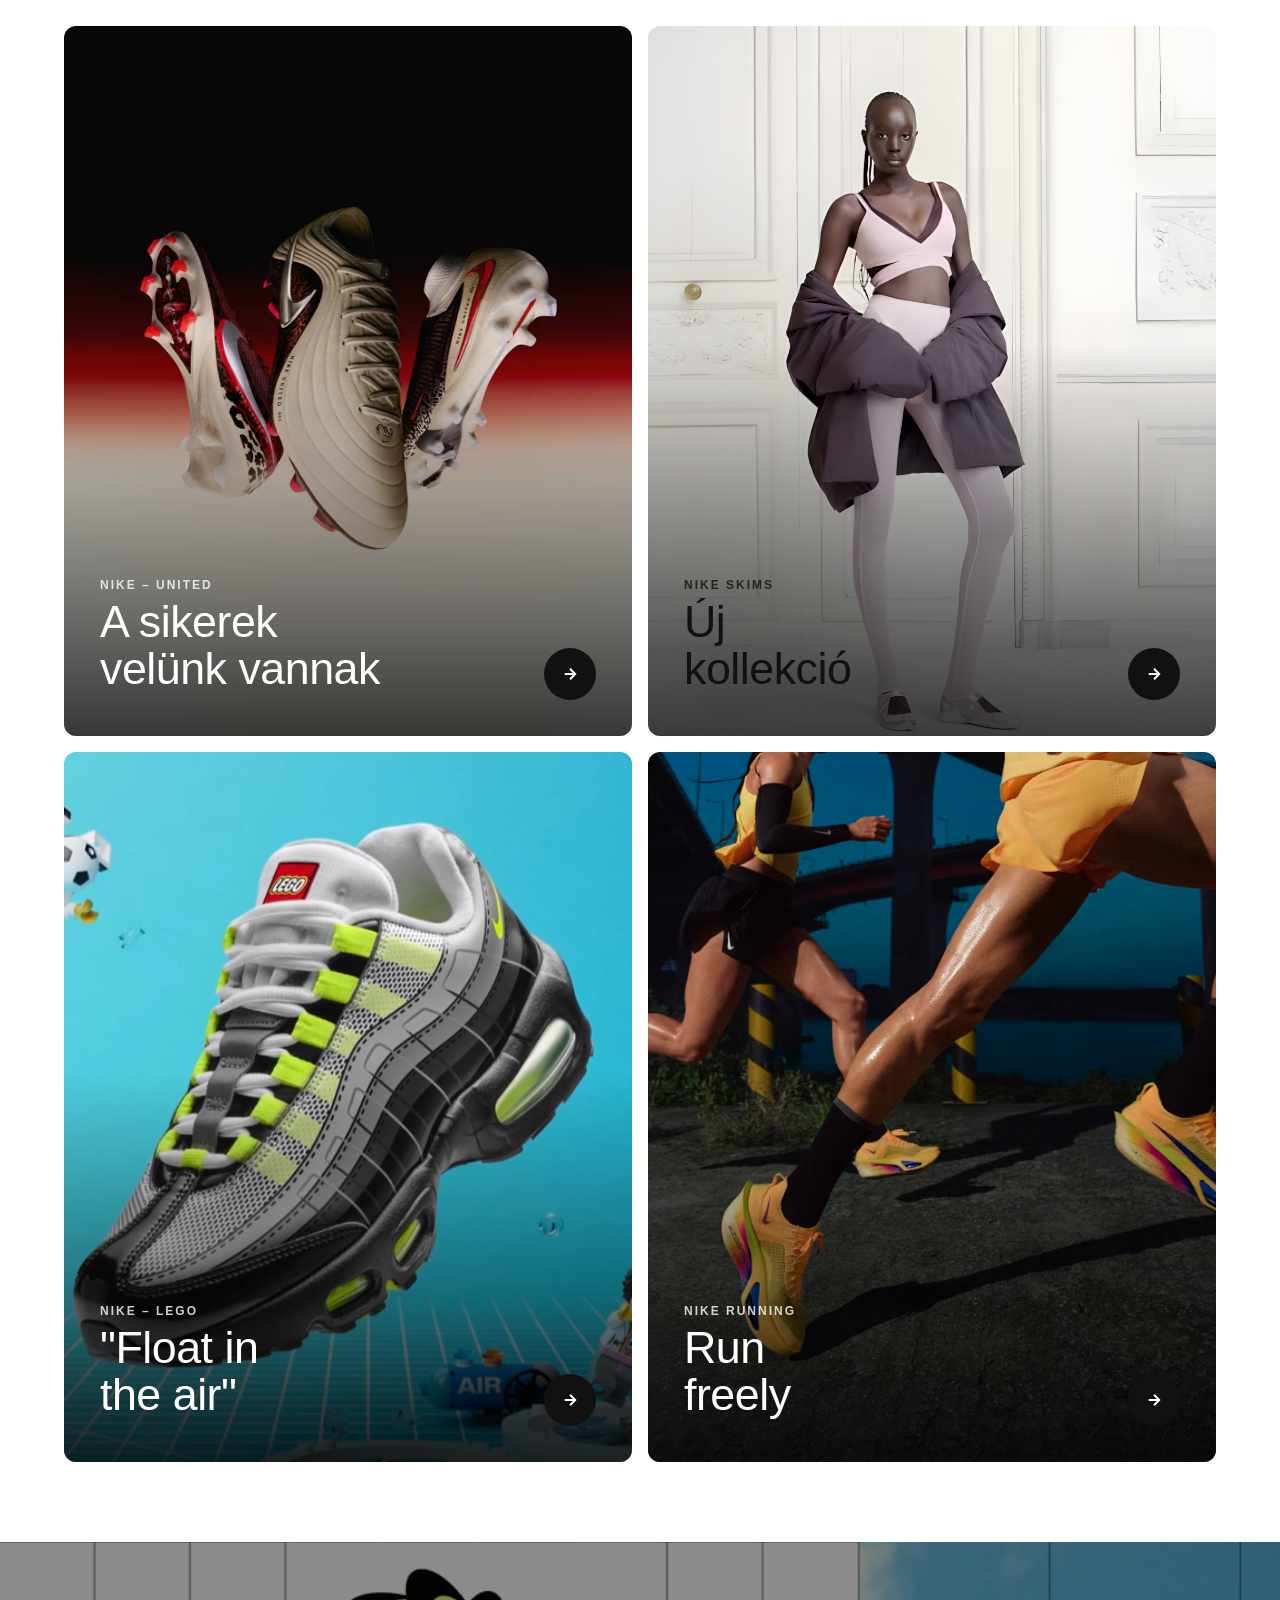
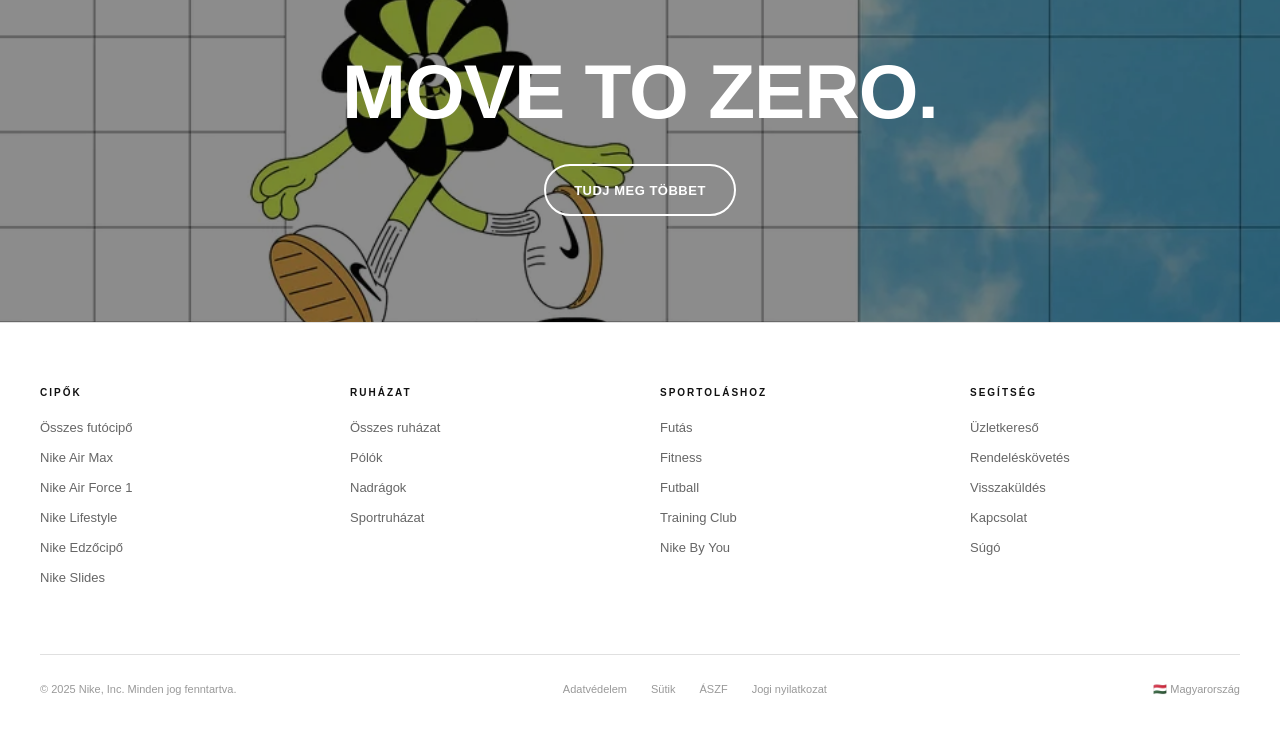
==== commit 918f657e: "version alpha v7.2 major release New files for each product(ionisz)" ====
--- a/store.html
+++ b/store.html
@@ -81,7 +81,7 @@
     </div>
     <div class="hero__overlay" aria-hidden="true"></div>
     <div class="hero__content">
-      <h1 class="hero__title">Két sztár.<br>Azonos<br>Származás.</h1>
+      <h1 class="hero__title">Két sztár.<br>Két<br>Sikersztori.</h1>
       <div class="hero__btns">
         <button class="btn btn--primary">Fedezd fel a termékeket</button>
         <button class="btn btn--outline , open-btn" id="sikersztori">Olvasd el a sikersztorit</button>
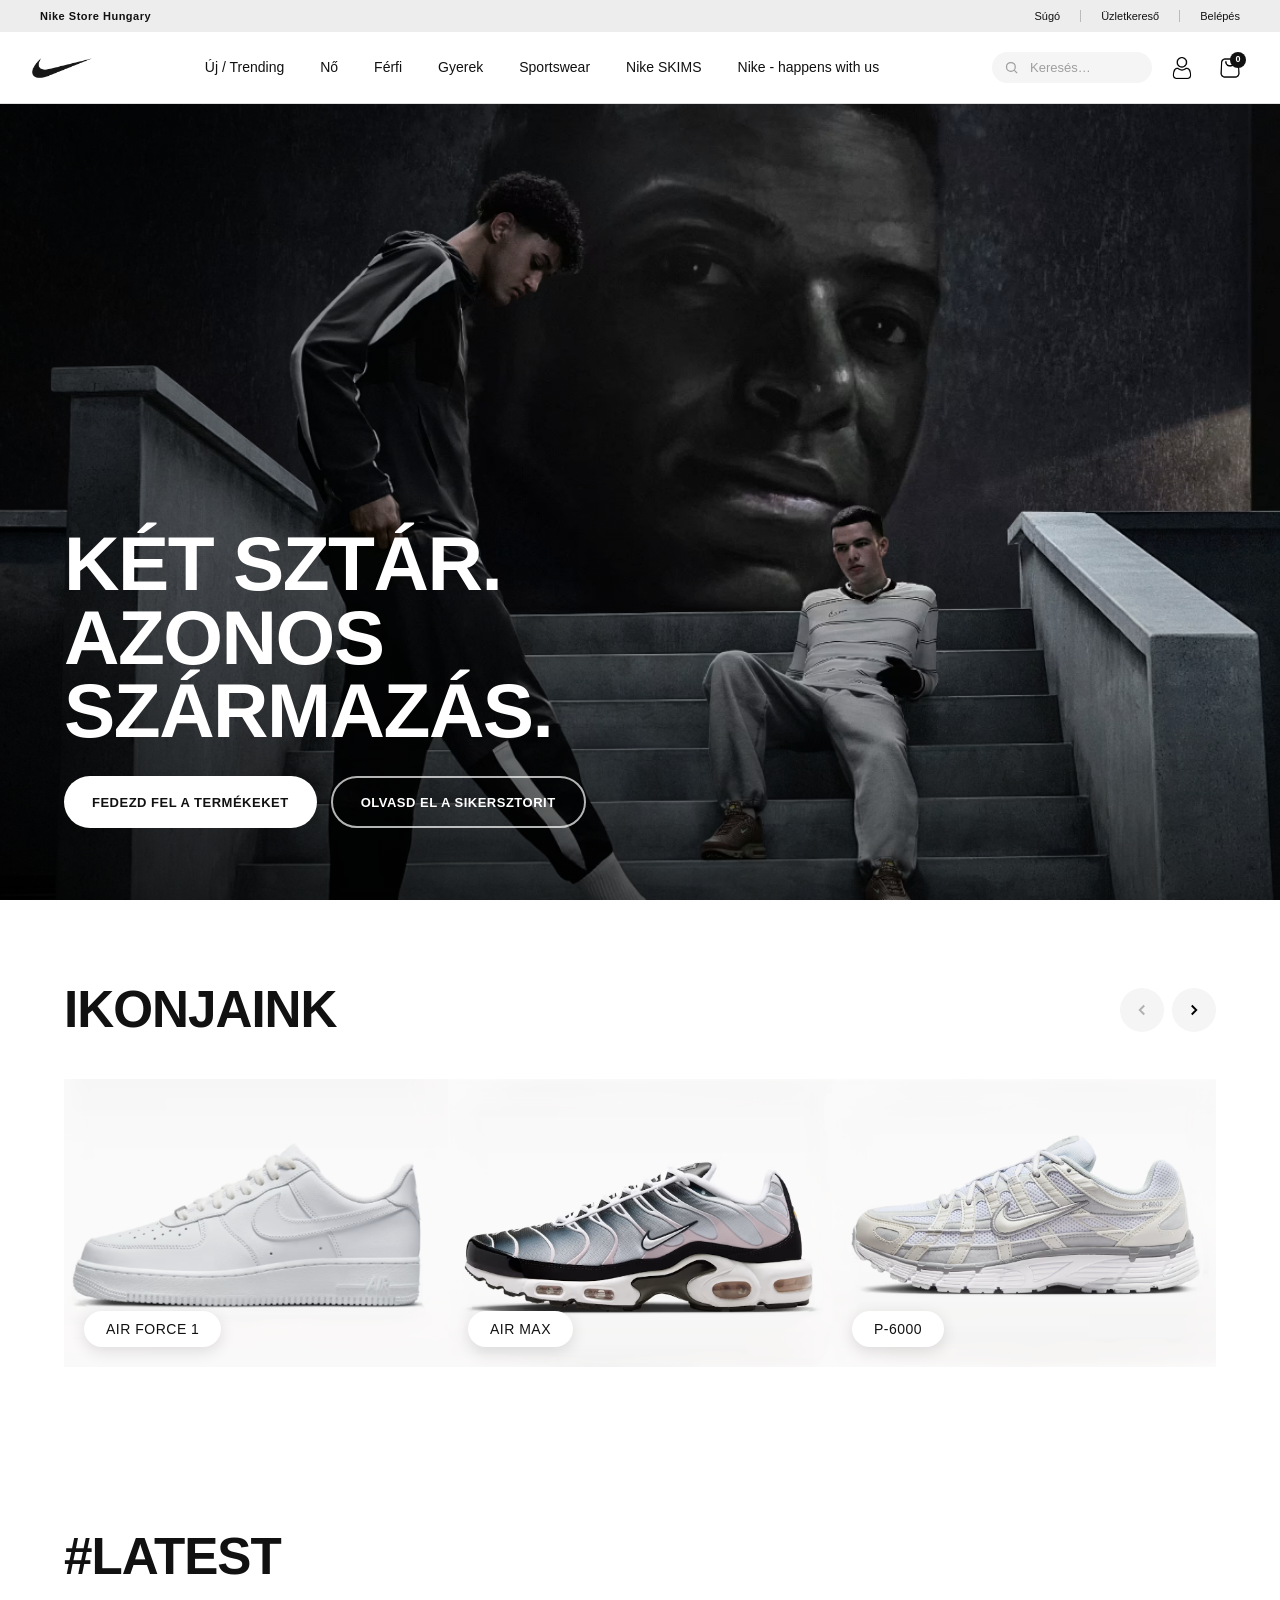
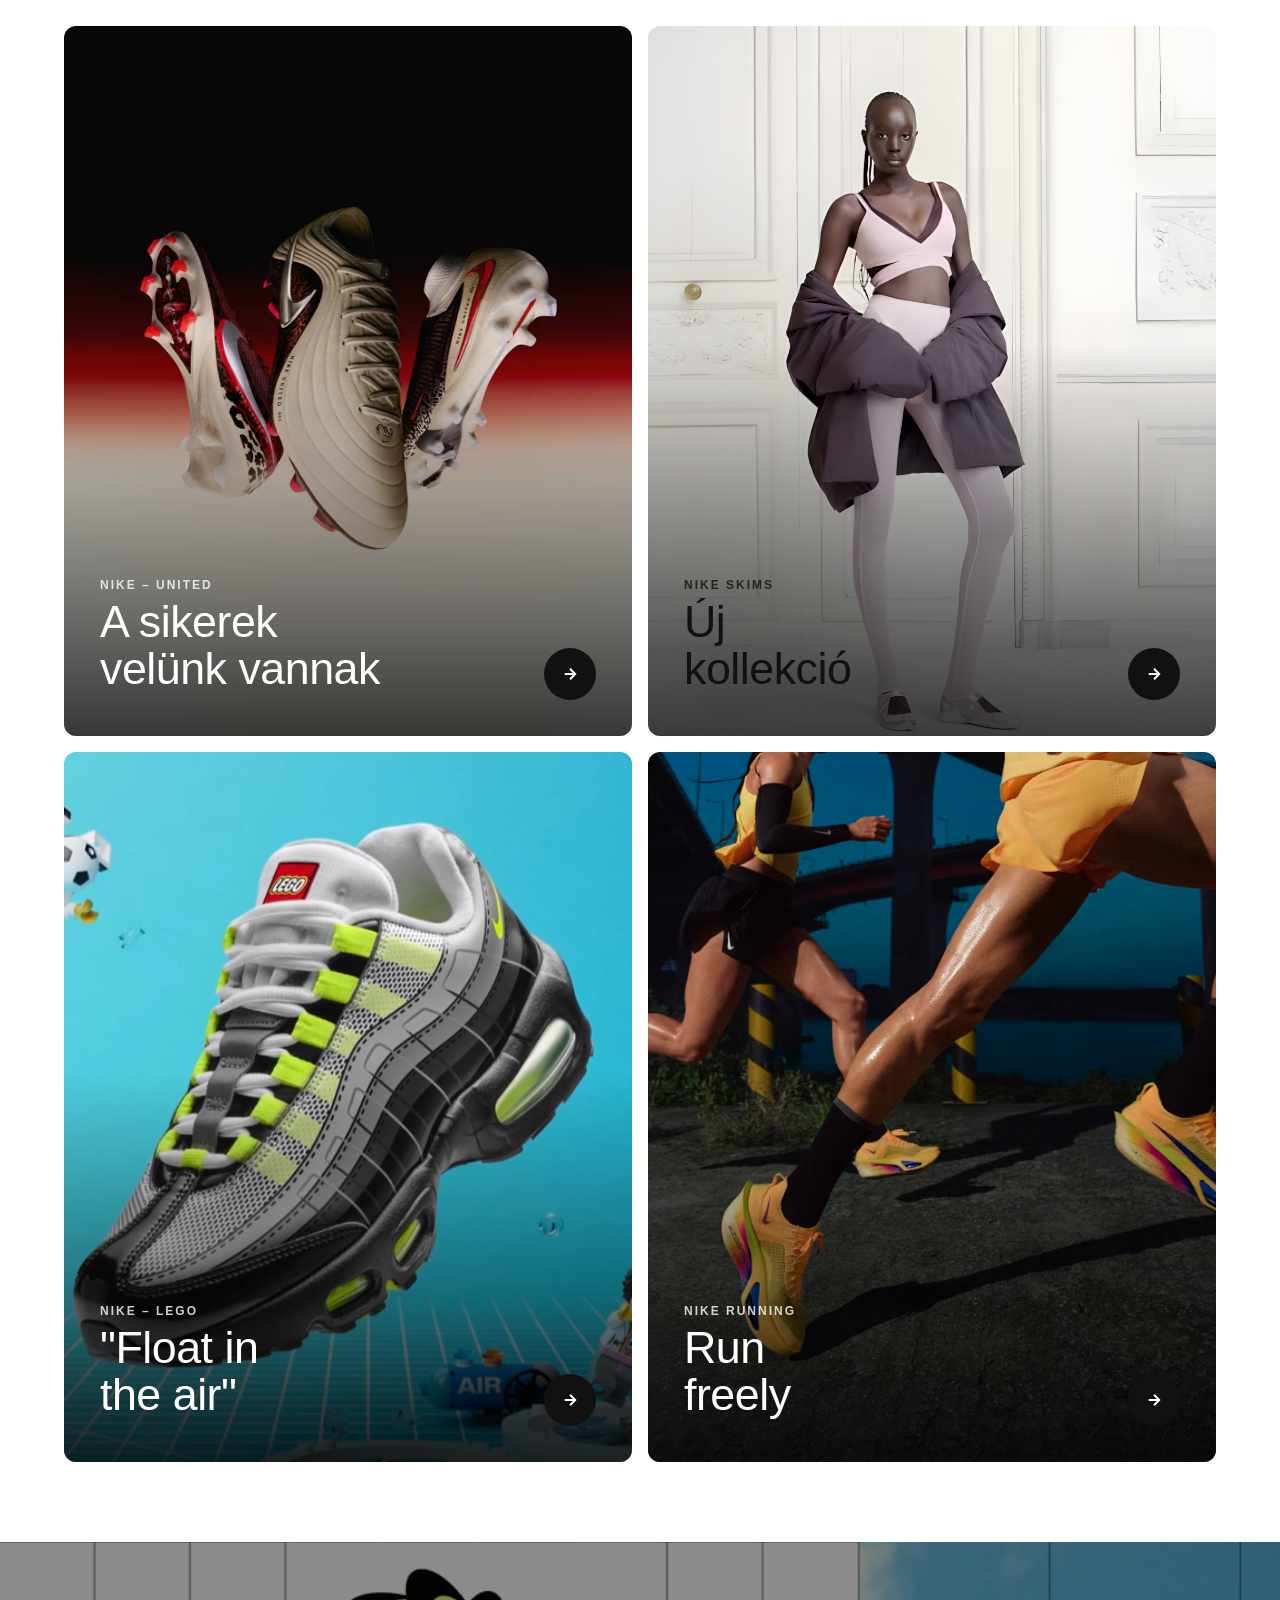
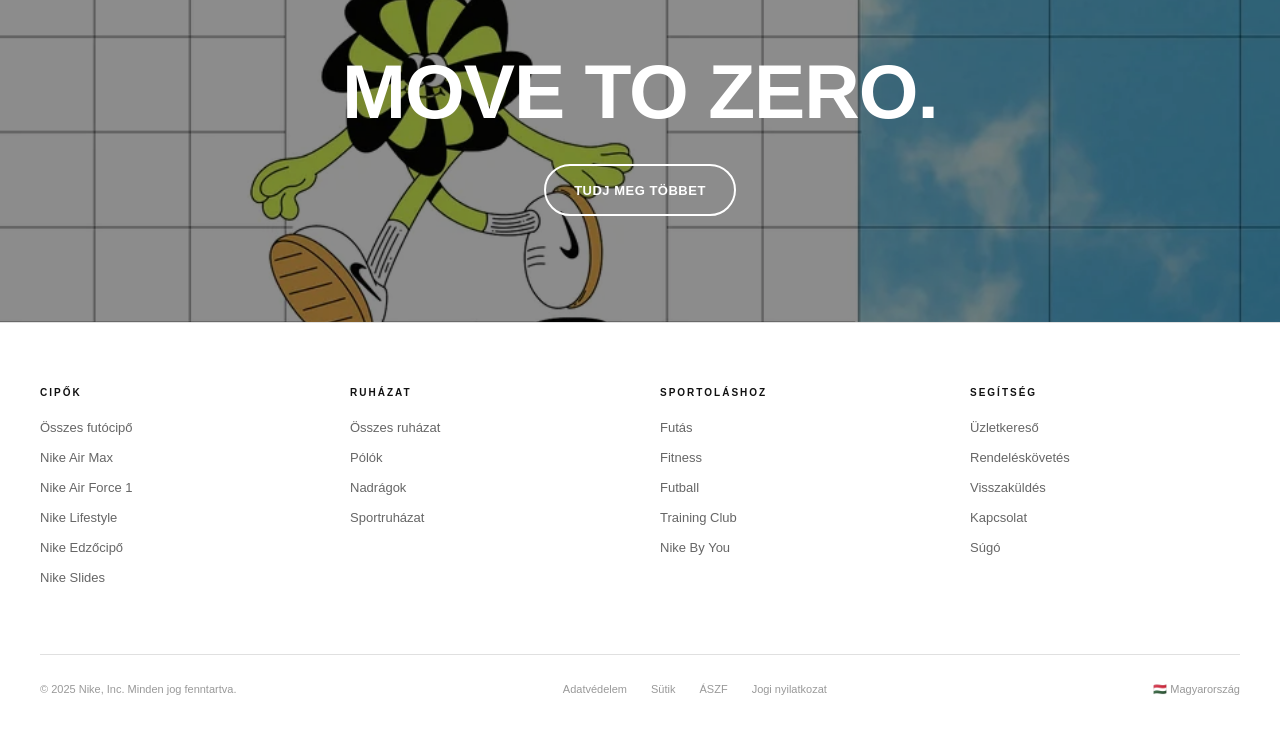
==== commit f4622fe4: "version beta v2.5" ====
--- a/store.html
+++ b/store.html
@@ -81,7 +81,7 @@
     </div>
     <div class="hero__overlay" aria-hidden="true"></div>
     <div class="hero__content">
-      <h1 class="hero__title">Két sztár.<br>Két<br>Sikersztori.</h1>
+      <h1 class="hero__title">Két sztár.<br>Azonos<br>Származás.</h1>
       <div class="hero__btns">
         <button class="btn btn--primary">Fedezd fel a termékeket</button>
         <button class="btn btn--outline , open-btn" id="sikersztori">Olvasd el a sikersztorit</button>
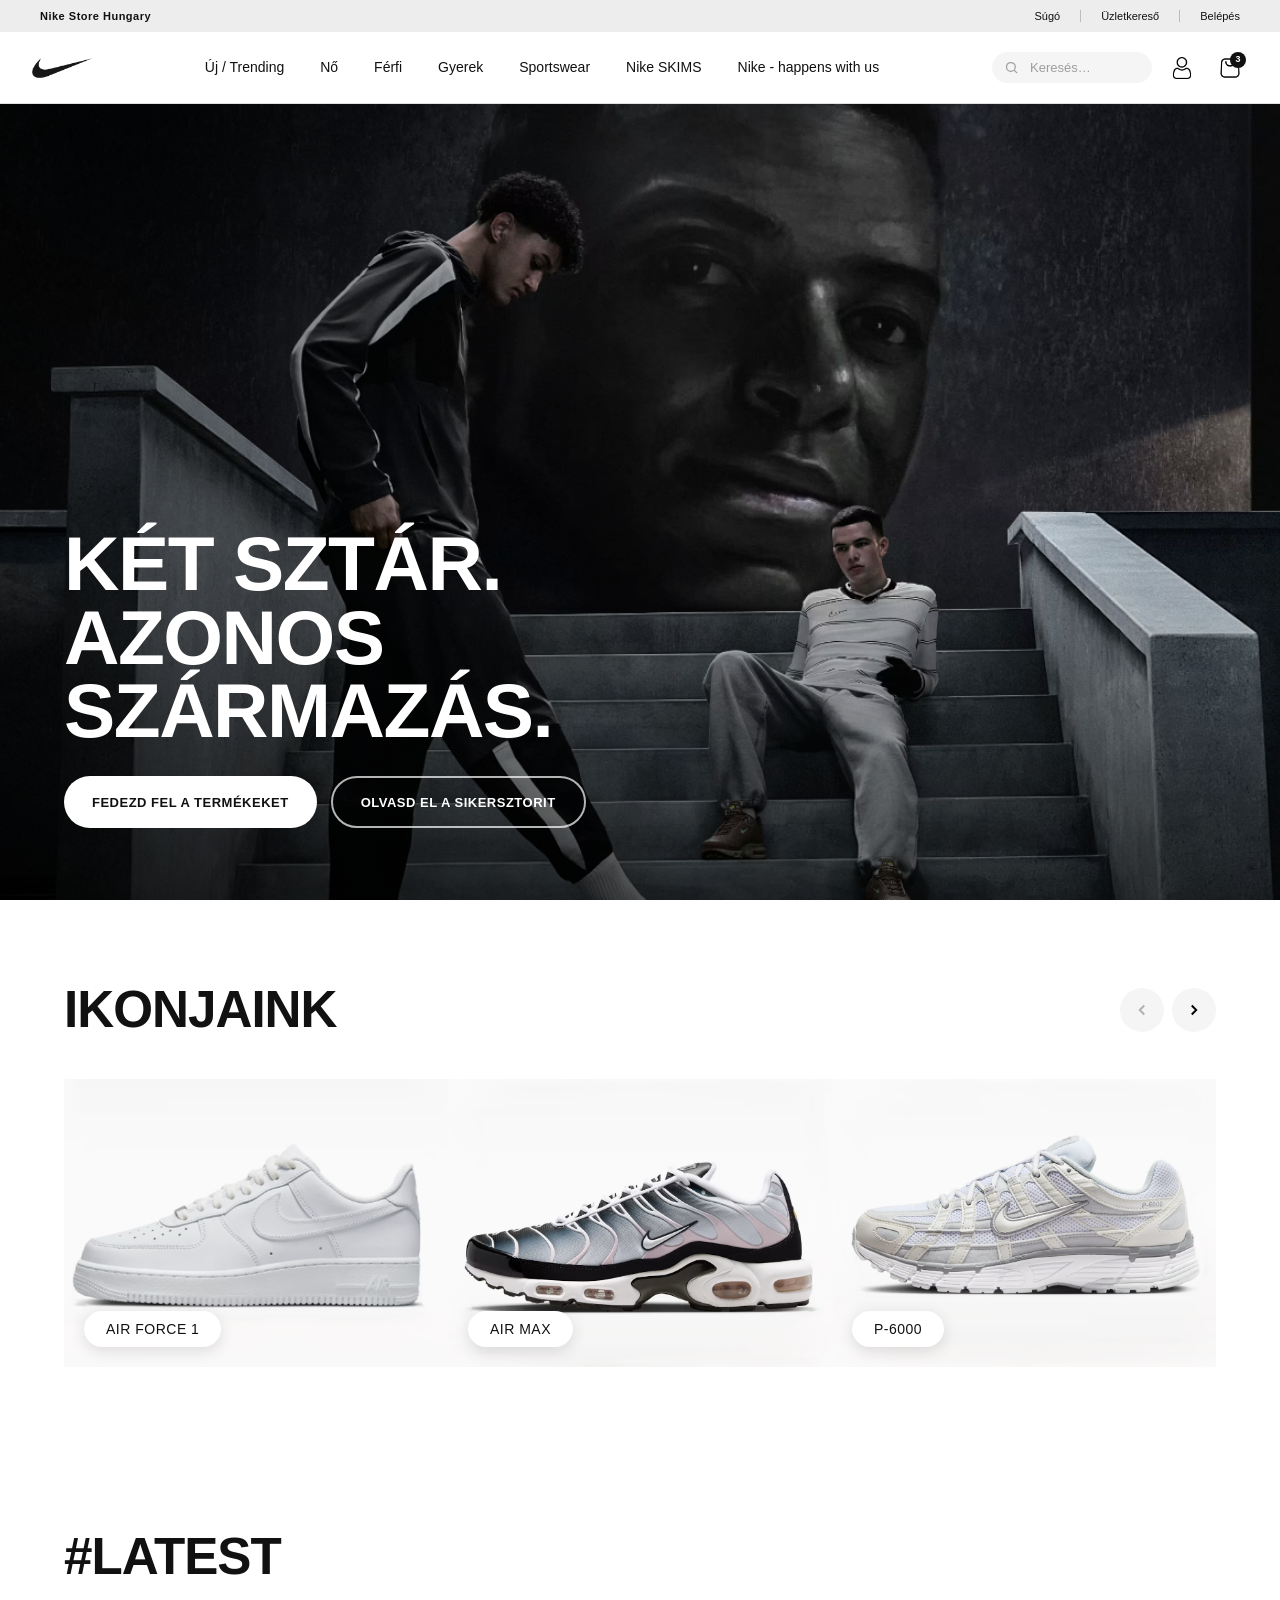
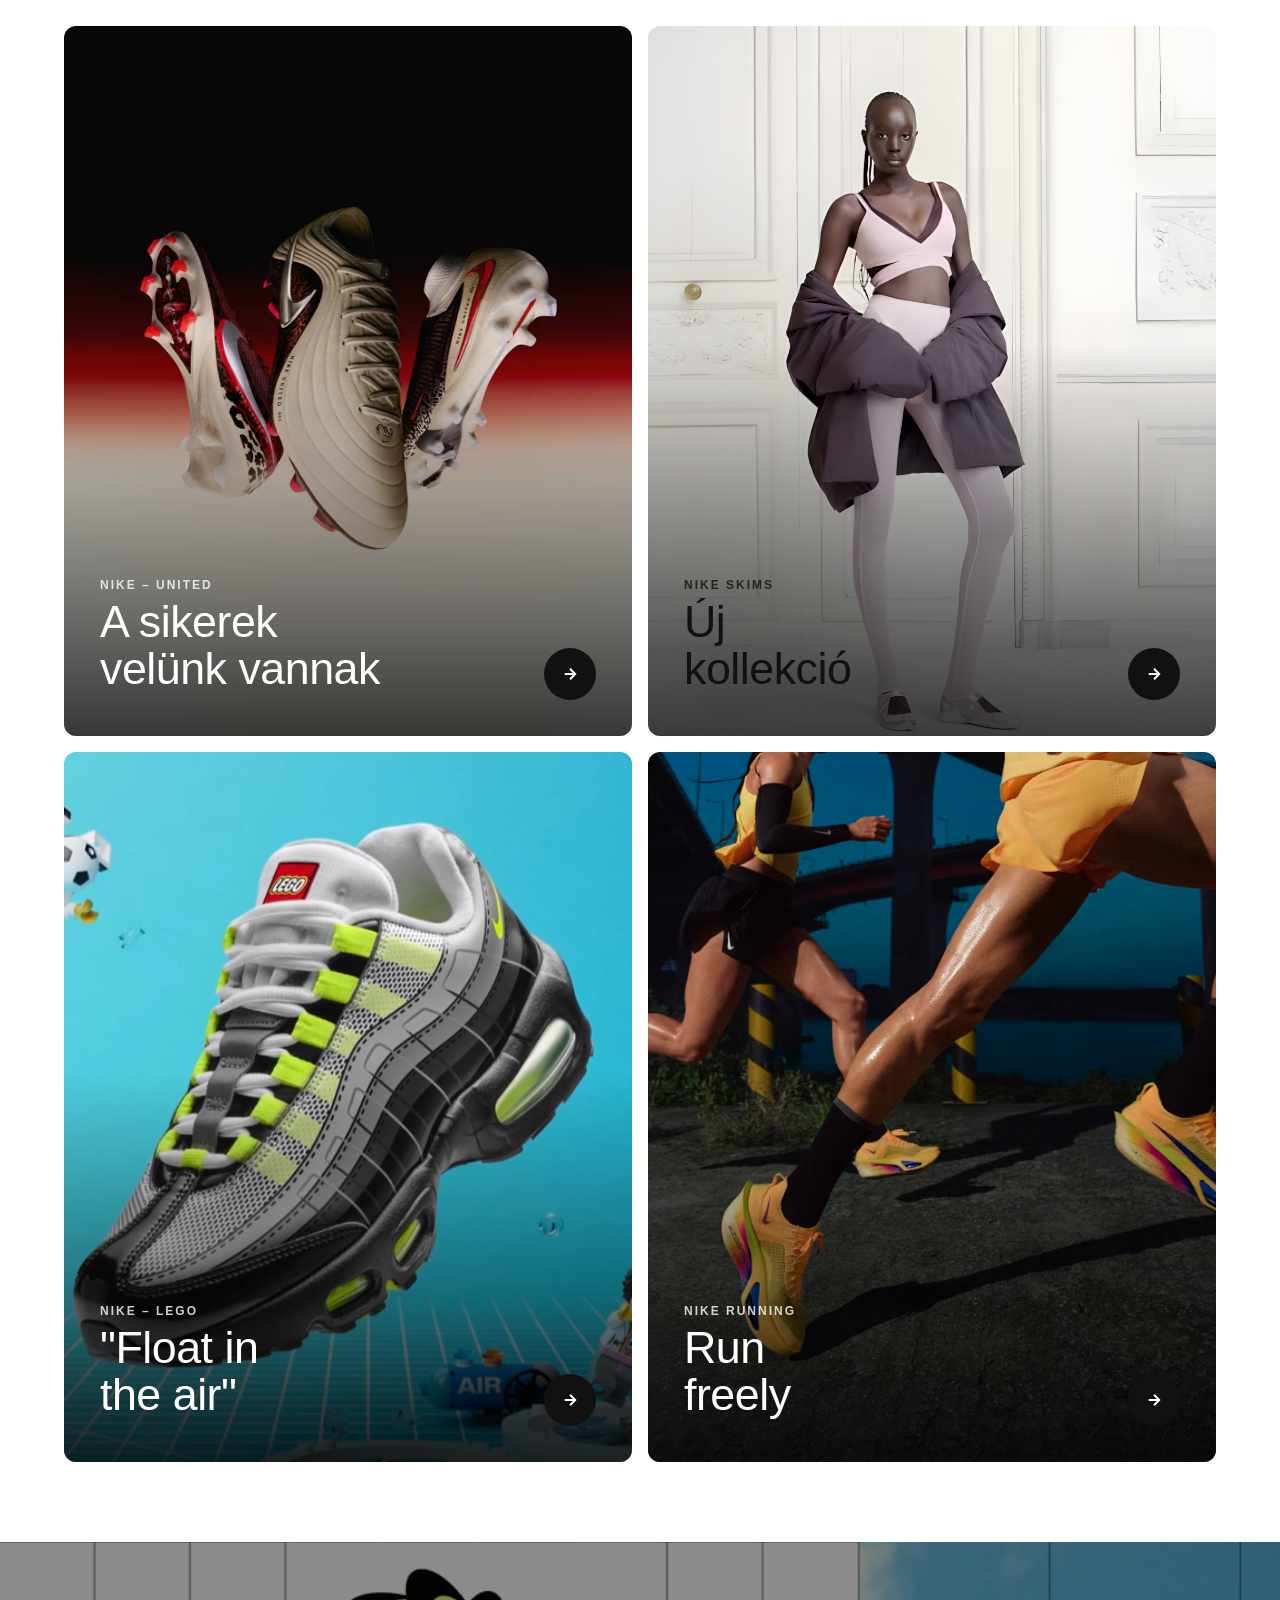
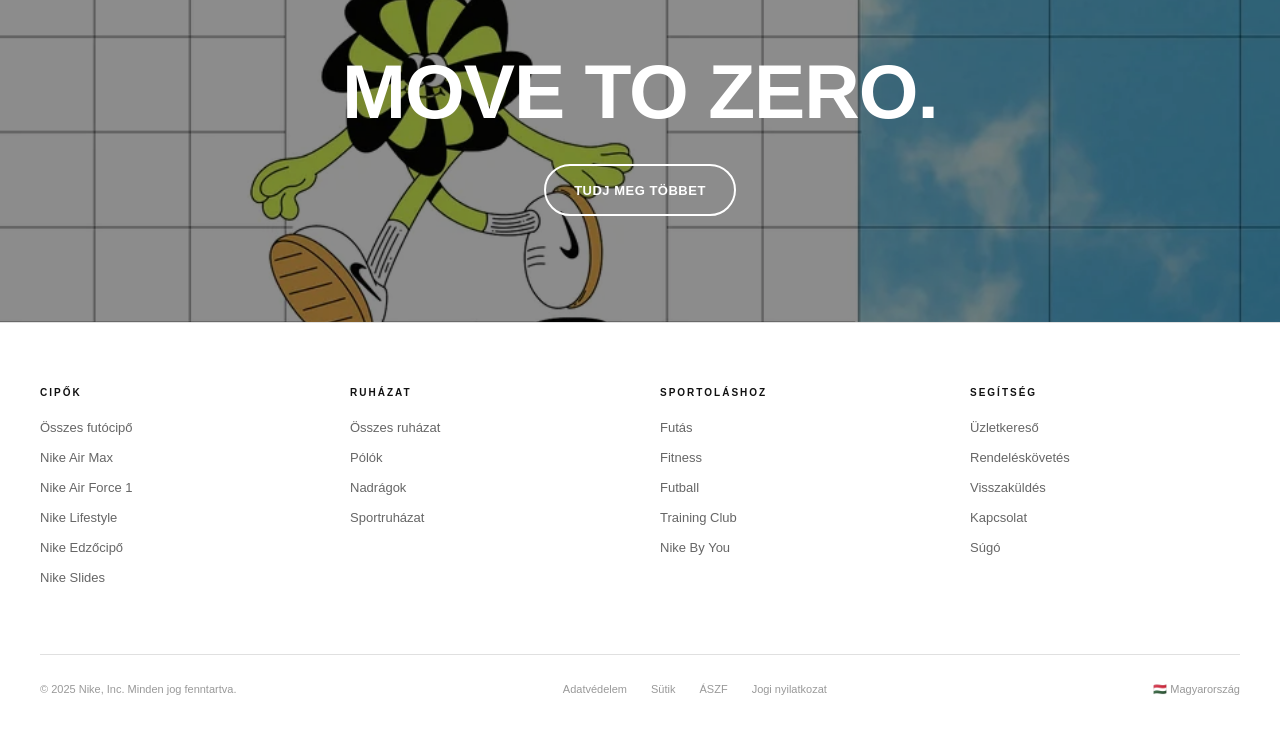
==== commit 7a233628: "version beta v2.6" ====
--- a/store.html
+++ b/store.html
@@ -51,7 +51,7 @@
       </button>
       <button class="icon-btn cart-btn" aria-label="Kosár">
         <img src="resc/bagblack.png" alt="" aria-hidden="true" />
-        <span class="cart-count">0</span>
+        <span class="cart-count">3</span>
       </button>
       <button class="hamburger" id="hamburger" aria-label="Menü megnyitása" aria-expanded="false">
         <span></span><span></span><span></span>
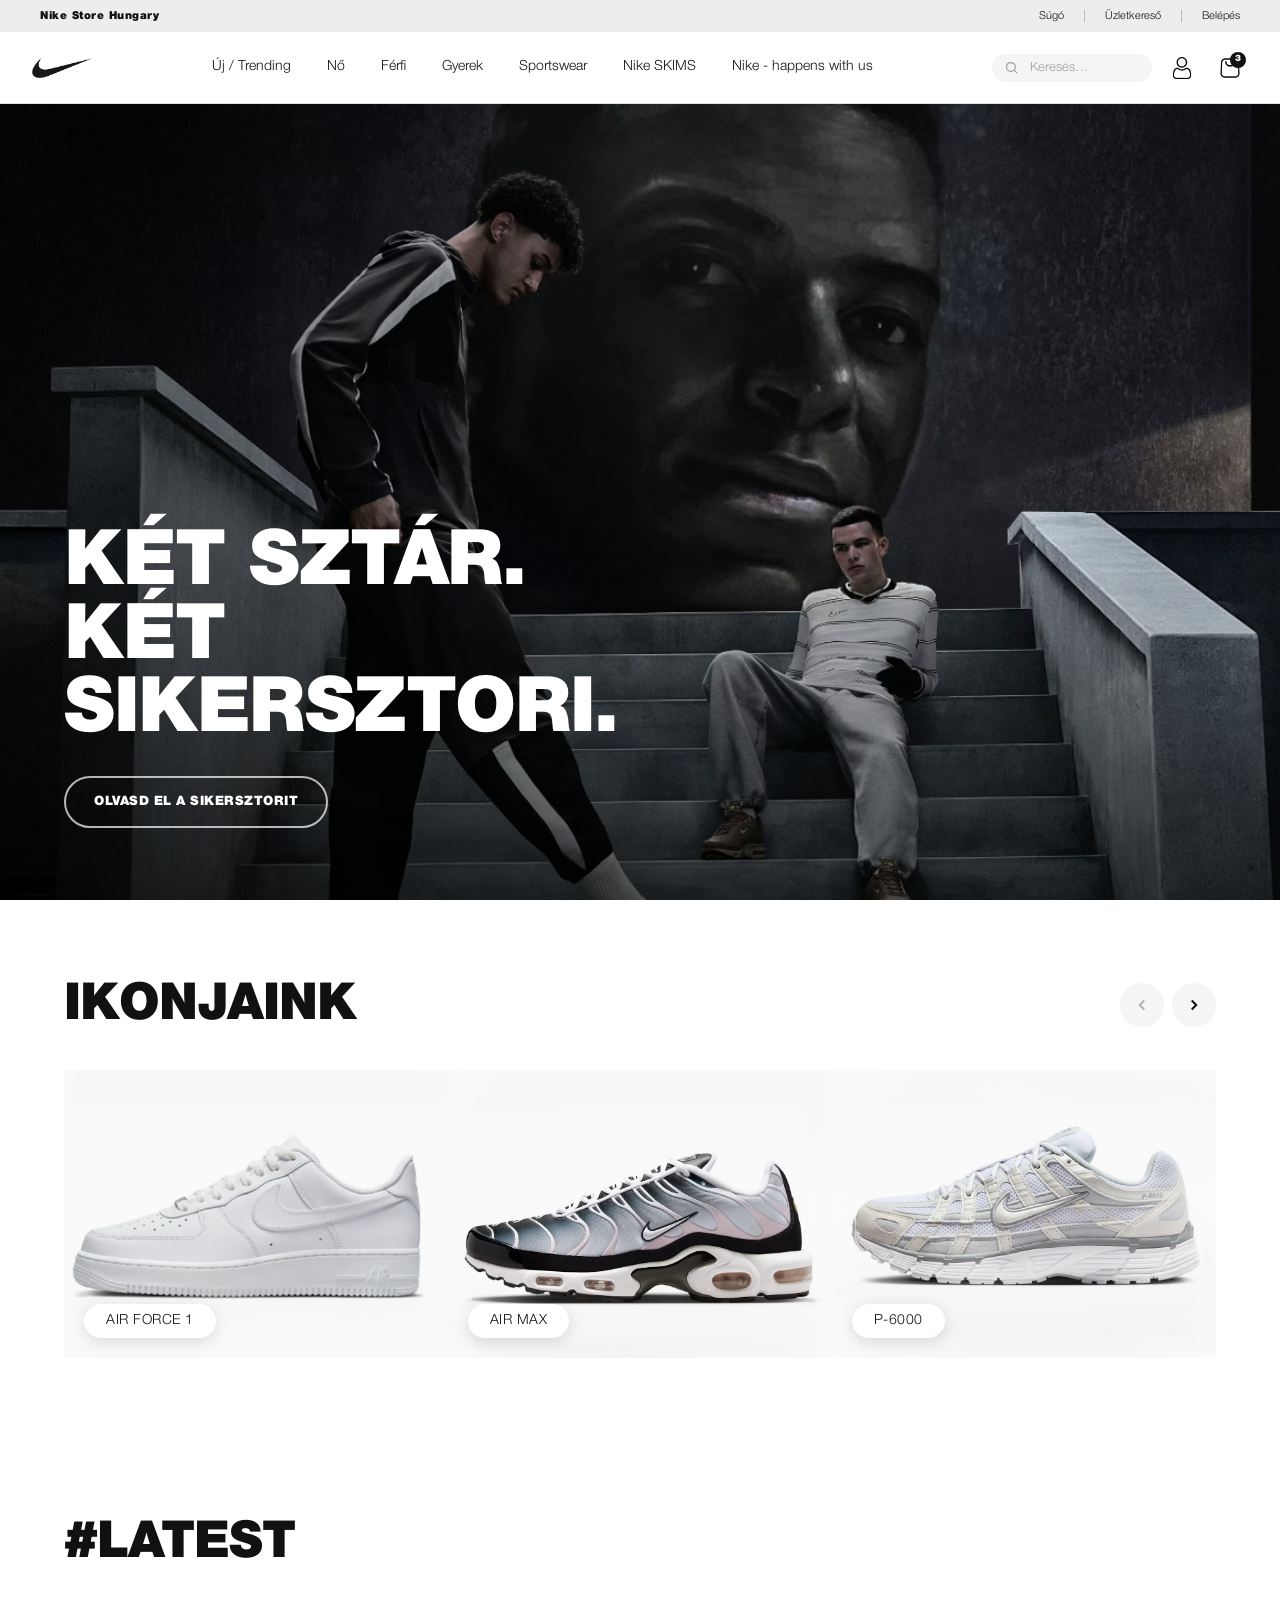
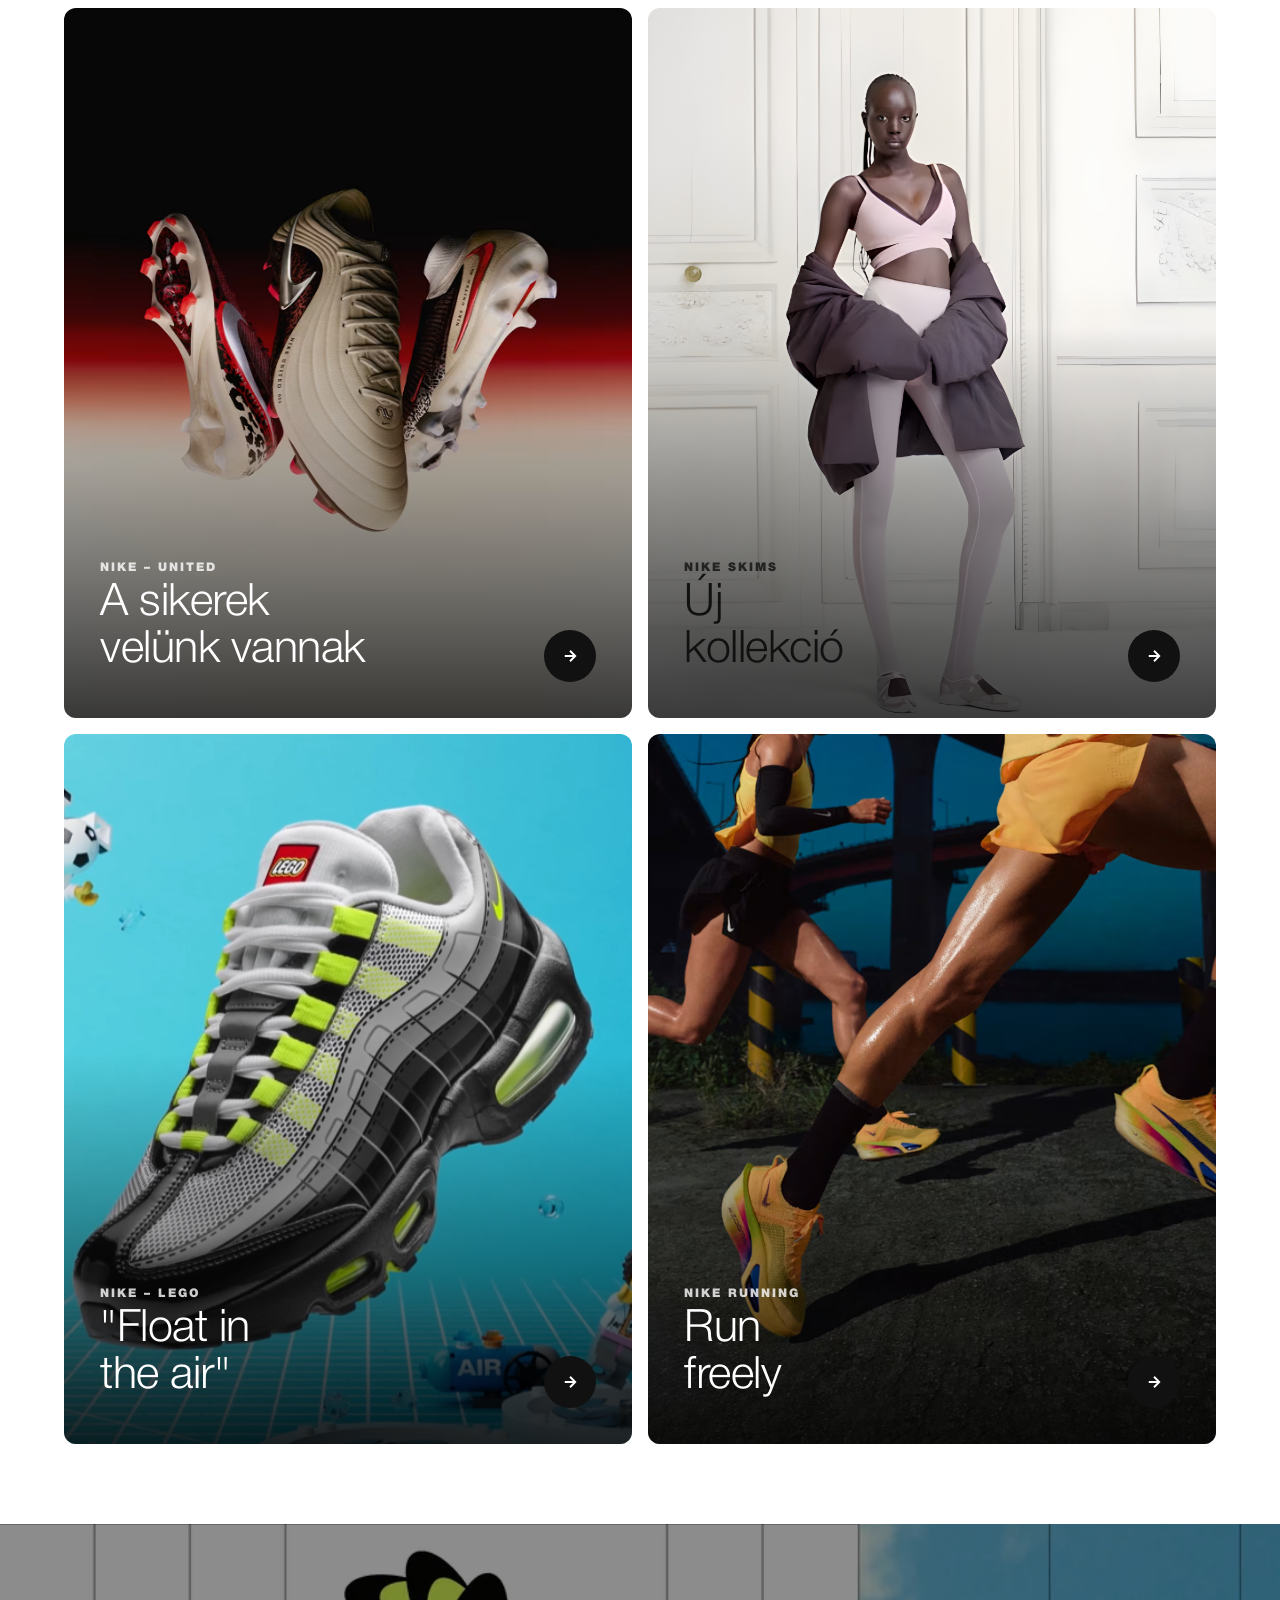
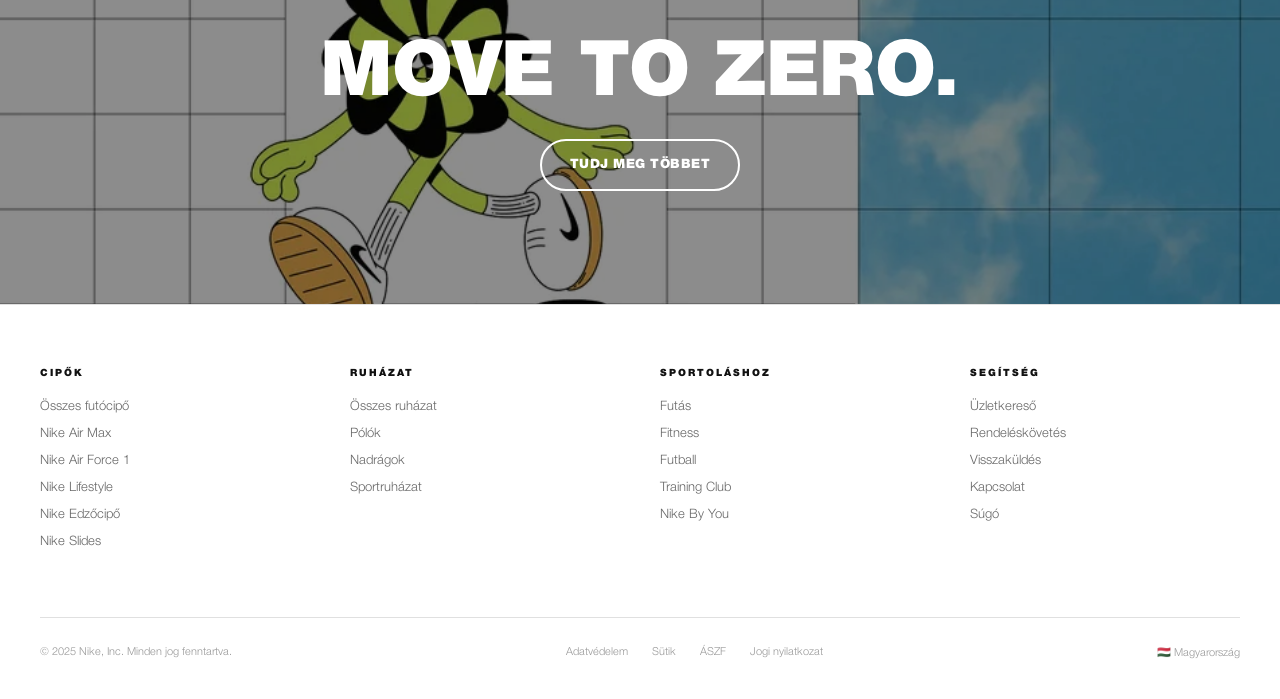
==== commit aabeeddc: "version beta v4.5" ====
--- a/store.html
+++ b/store.html
@@ -31,7 +31,7 @@
     <nav class="navbar__menu" aria-label="Főmenü">
       <a href="/subpages/others/underconstruction.html">Új / Trending</a>
       <a href="/subpages/woman/women.html">Nő</a>
-      <a href="/subpages/man/men.html">Férfi</a>
+      <a href="/subpages/others/underconstruction.html">Férfi</a>
       <a href="/subpages/others/underconstruction.html">Gyerek</a>
       <a href="/subpages/others/underconstruction.html">Sportswear</a>
       <a href="/subpages/others/underconstruction.html">Nike SKIMS</a>
@@ -65,7 +65,7 @@
     <nav class="drawer-nav">
       <a href="/subpages/others/underconstruction.html">Új / Trending</a>
       <a href="/subpages/woman/women.html">Nő</a>
-      <a href="/subpages/man/men.html">Férfi</a>
+      <a href="/subpages/others/underconstruction.html">Férfi</a>
       <a href="/subpages/others/underconstruction.html">Gyerek</a>
       <a href="/subpages/others/underconstruction.html">Sportswear</a>
       <a href="/subpages/others/underconstruction.html">Nike SKIMS</a>
@@ -81,9 +81,8 @@
     </div>
     <div class="hero__overlay" aria-hidden="true"></div>
     <div class="hero__content">
-      <h1 class="hero__title">Két sztár.<br>Azonos<br>Származás.</h1>
+      <h1 class="hero__title">Két sztár.<br>Két<br>Sikersztori.</h1>
       <div class="hero__btns">
-        <button class="btn btn--primary">Fedezd fel a termékeket</button>
         <button class="btn btn--outline , open-btn" id="sikersztori">Olvasd el a sikersztorit</button>
       </div>
       <div id="myModal" class="modal-overlay">
@@ -93,7 +92,7 @@
     <div class="modal-header">
       <h3>Nyílt levél Kylian Mbappétől<br></h3>
     </div>
-    
+  
     <div class="modal-body">
   <h4 style="text-transform: uppercase; margin-top: 25px;">Milyen érzés volt felnőni?</h4>
   <p class="minip">Bondy-ban felnőni azt jelentette, hogy a futball nem csak egy játék volt, hanem a levegő. A betonpálya nem hazudik: ha elestél, fájt. Ha hibáztál, elment a labda. De ott tanultuk meg a legfontosabbat: a tiszteletet és a kitartást. Ott nem a drága stoplis számított, hanem az, hogy hányszor tudsz felállni, miután a földre kerültél.
@@ -111,7 +110,6 @@
 </div>
   </div>
 </div>
-      
     </div>
   </section>
 
--- a/css/store.css
+++ b/css/store.css
@@ -14,12 +14,12 @@
 
 @font-face {
   font-family: 'Helvetica Neue';
-  src: url('fonts/HelveticaNeueLight.otf') format('opentype');
+  src: url('../fonts/HelveticaNeueLight.otf') format('opentype');
   font-weight: 300;
 }
 @font-face {
   font-family: 'Helvetica Neue';
-  src: url('fonts/HelveticaNeueBlack.otf') format('opentype');
+  src: url('../fonts/HelveticaNeueBlack.otf') format('opentype');
   font-weight: 700;
 }
 
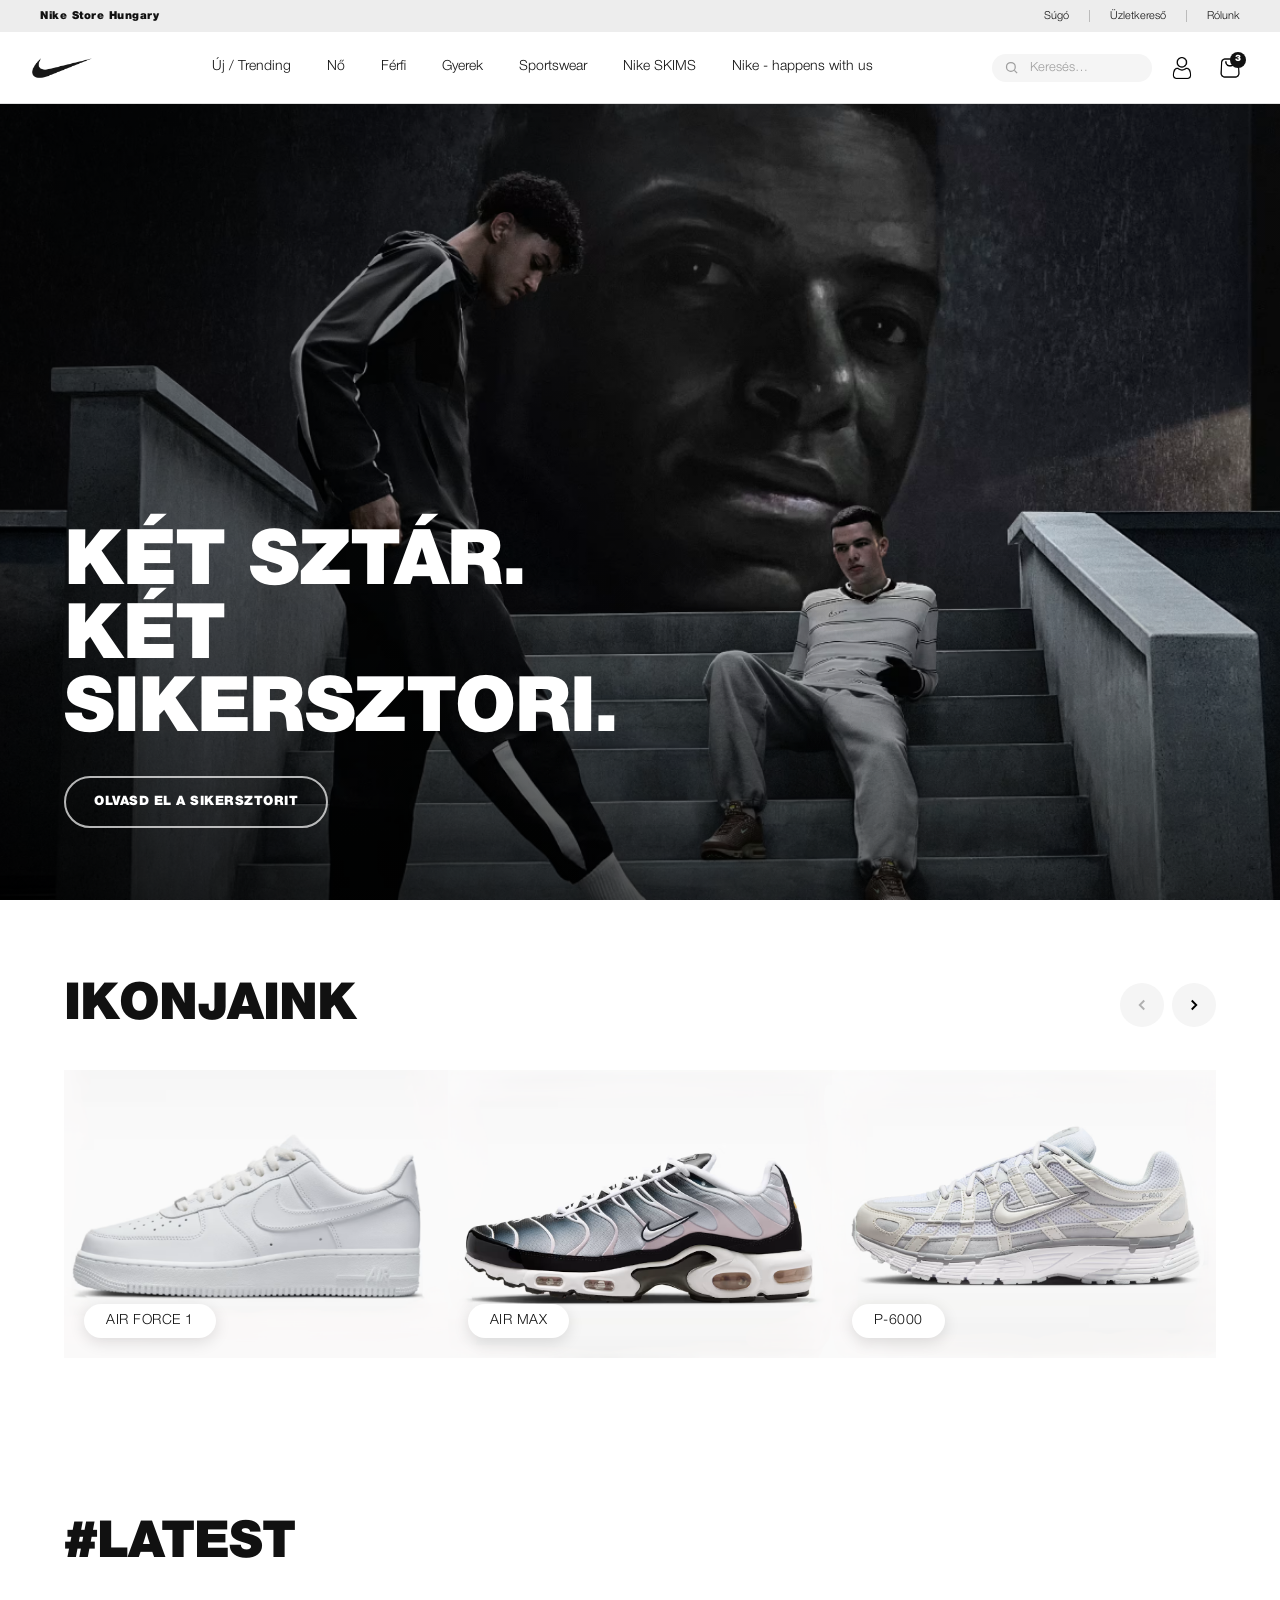
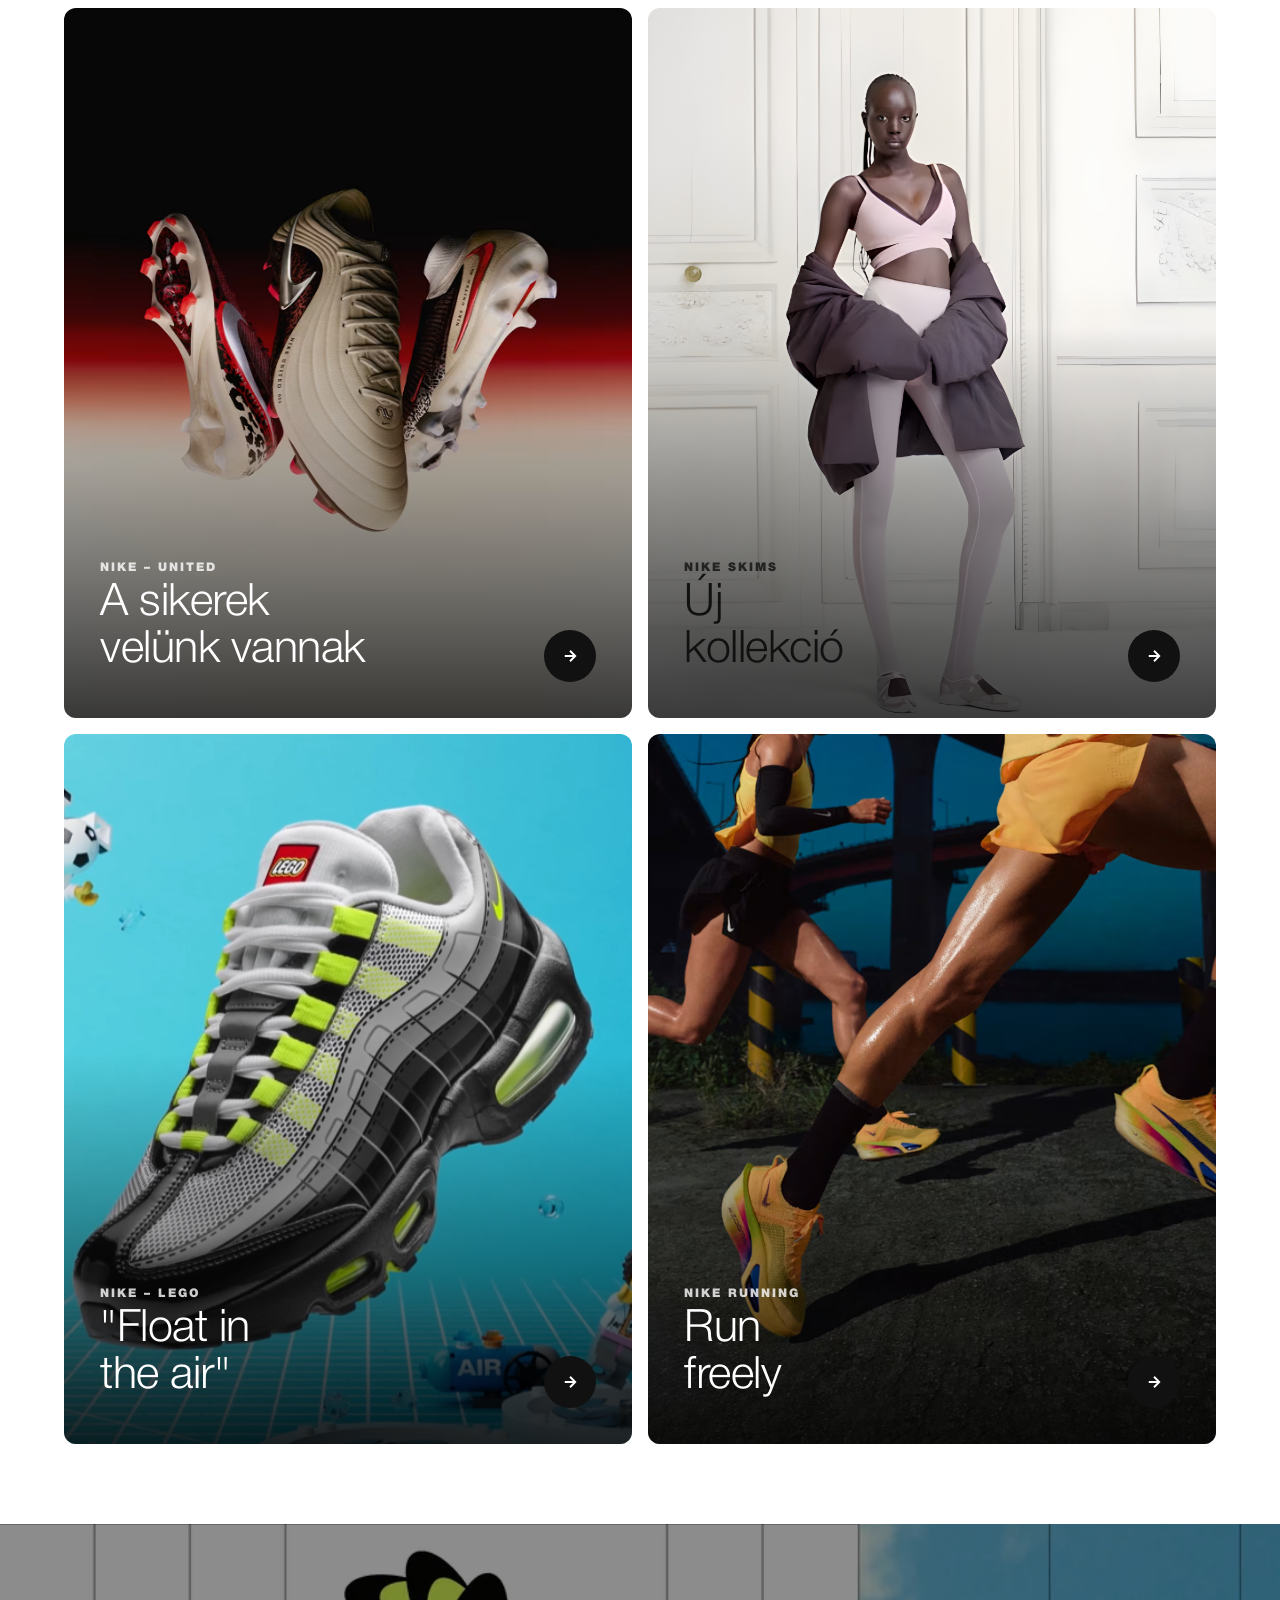
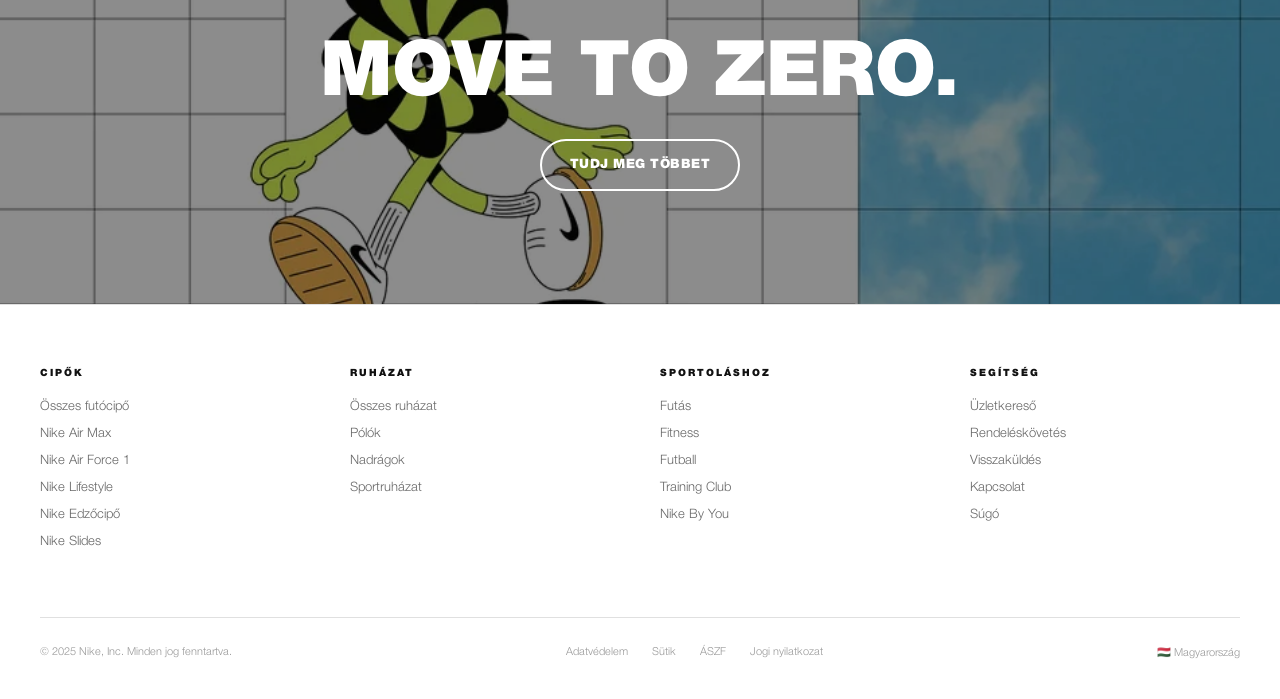
==== commit 6adfb2b1: "version canary.2.0 major release , close to duedate" ====
--- a/store.html
+++ b/store.html
@@ -18,7 +18,7 @@
       <span class="topbar__sep" aria-hidden="true"></span>
       <a href="/subpages/others/underconstruction.html">Üzletkereső</a>
       <span class="topbar__sep" aria-hidden="true"></span>
-      <a href="/subpages/others/underconstruction.html">Belépés</a>
+      <a href="/subpages/bemutatkozas/bemutatkozo.html">Rólunk</a>
     </nav>
   </div>
 
